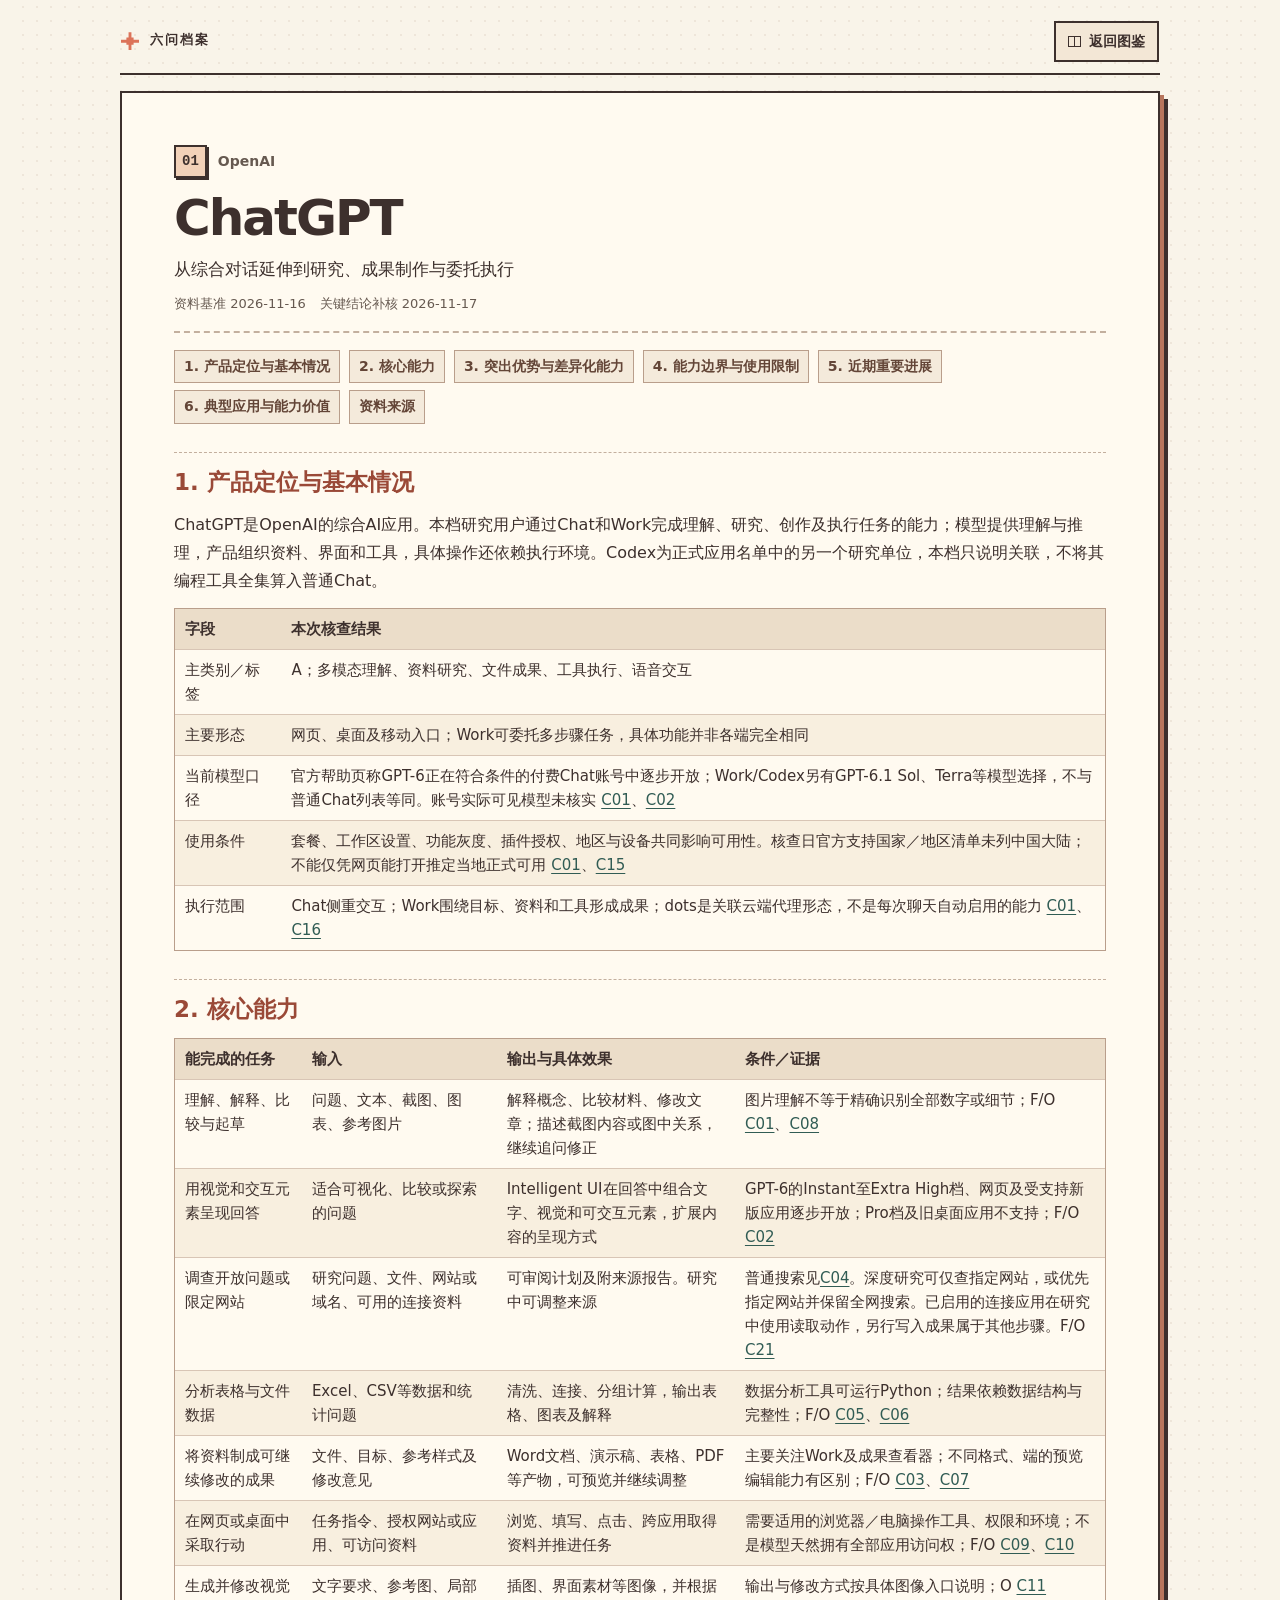
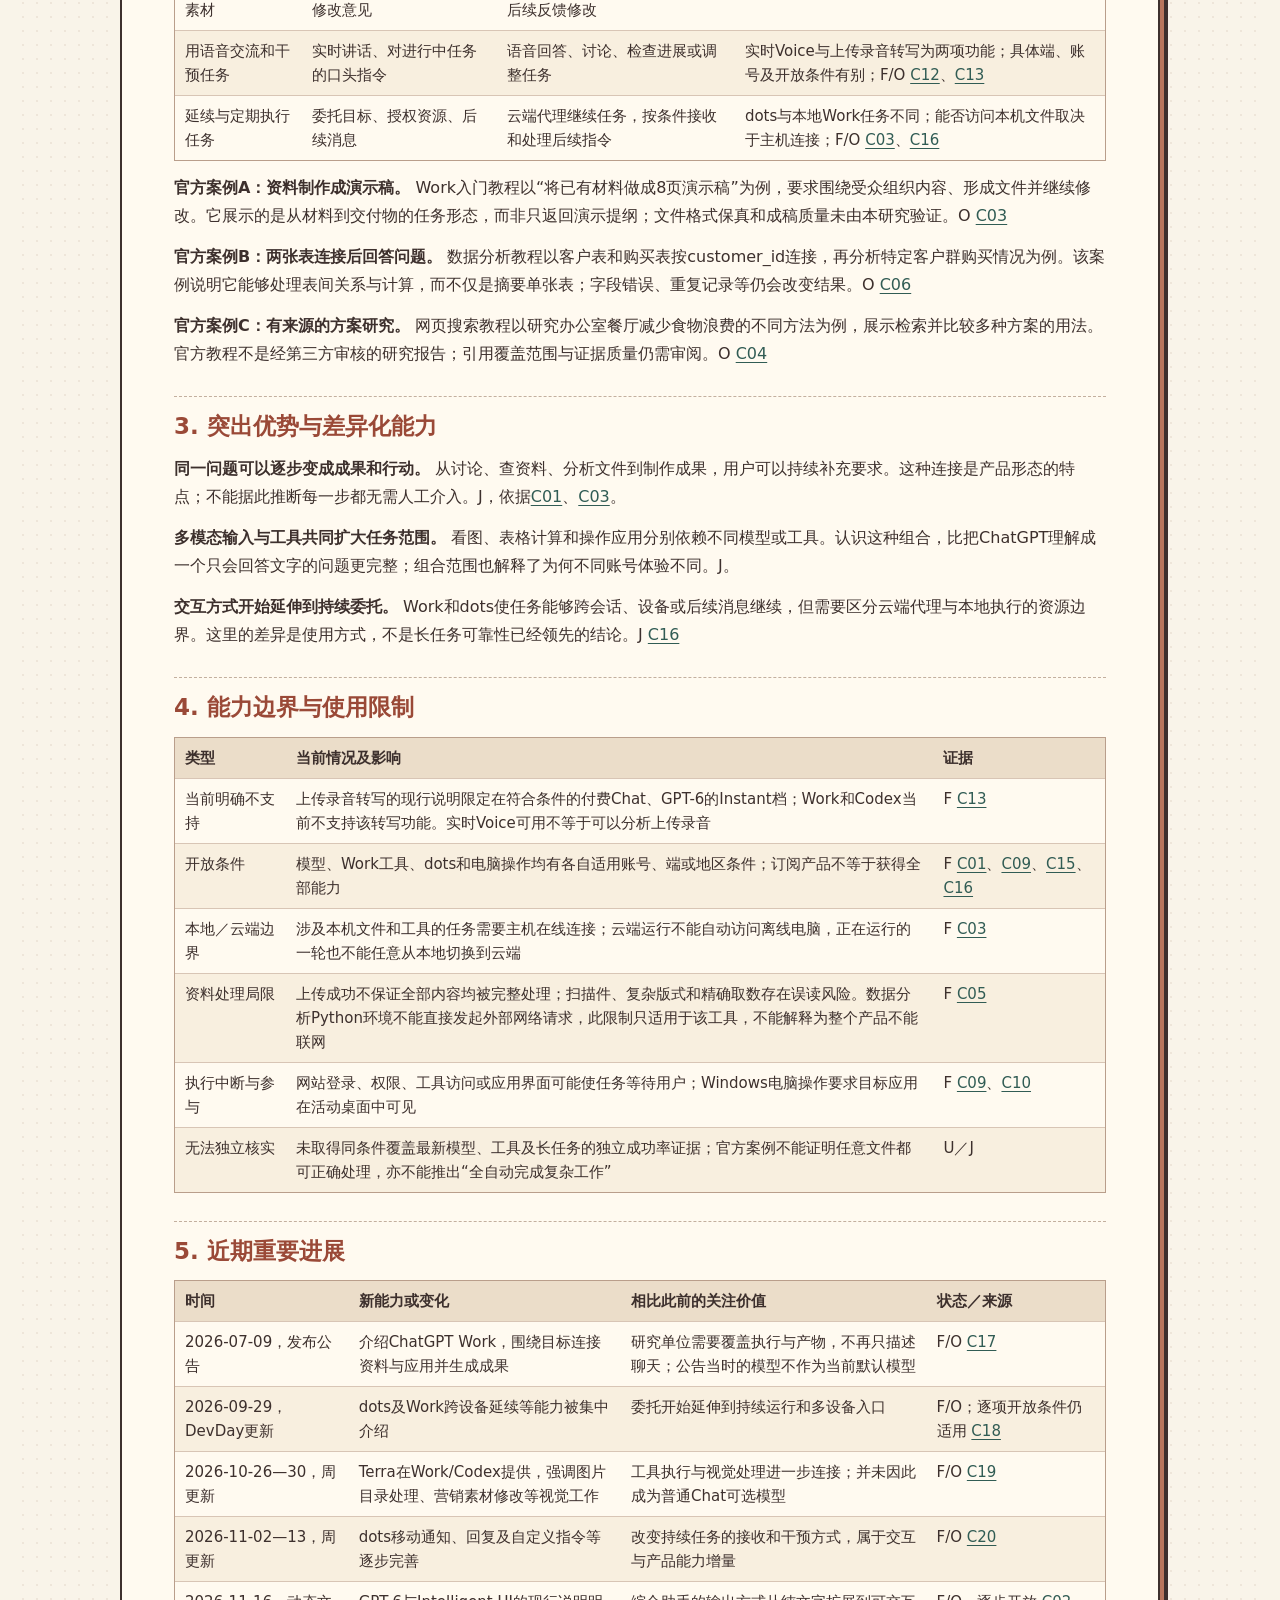
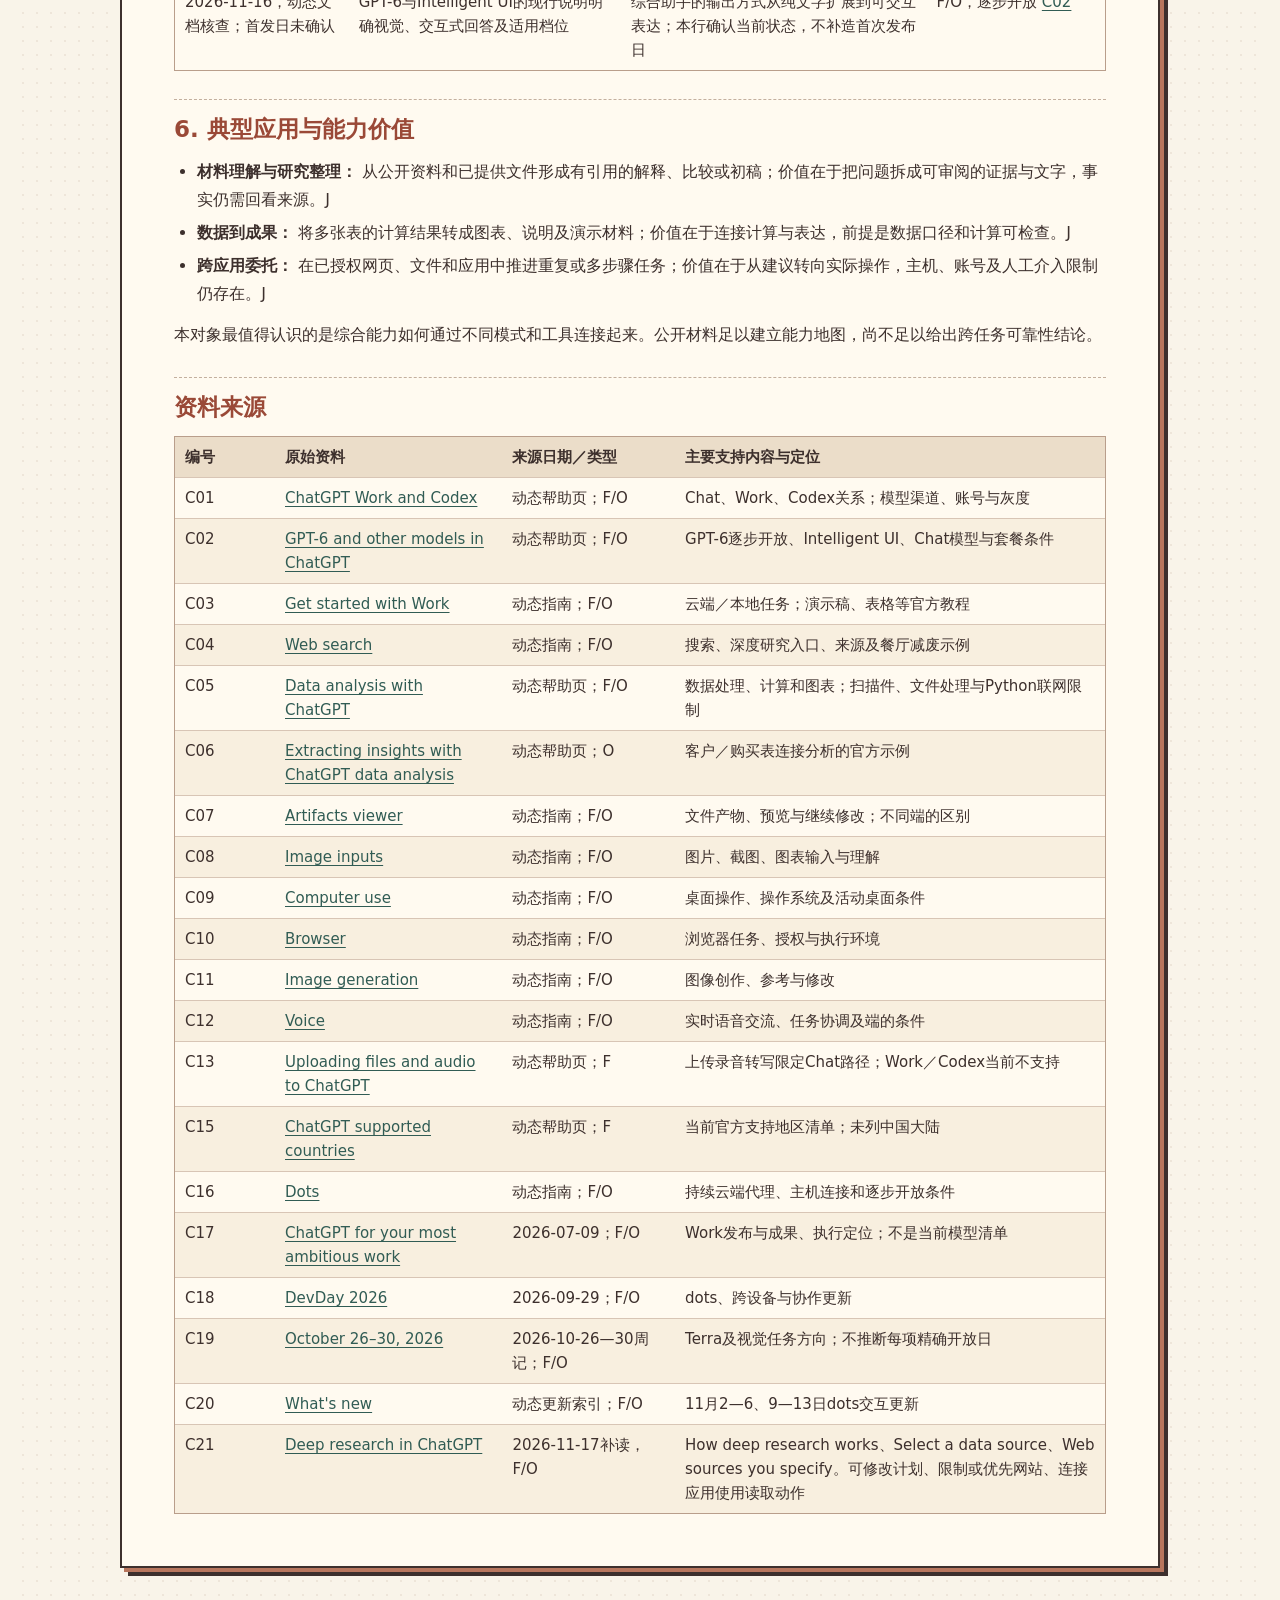
==== dossiers/obj-01.html @ 56a947e5 "Add all 14 atlas dossiers" ====
<!doctype html>
<html lang="zh-CN">
<head>
  <meta charset="utf-8">
  <meta name="viewport" content="width=device-width, initial-scale=1">
  <title>ChatGPT｜六问档案</title>
  <link rel="stylesheet" href="../styles.css">
</head>
<body>
  <main class="dossier-stage">
    <header class="masthead">
      <span class="masthead-brand"><span class="pixel-star" aria-hidden="true"></span>六问档案</span>
      <a class="paper-button return-button" href="../index.html#A/01">返回图鉴</a>
    </header>
    <article class="dossier-sheet" id="obj-01">
      <header class="dossier-header">
        <div class="dossier-meta">
          <span class="id-stamp mono">01</span>
          <span class="company">OpenAI</span>
          
        </div>
        <h1>ChatGPT</h1>
        <p class="dossier-topic">从综合对话延伸到研究、成果制作与委托执行</p>
        <p class="research-dates muted">
          <span>资料基准 2026-11-16</span>
          <span>关键结论补核 2026-11-17</span>
        </p>
      </header>
      <nav class="dossier-contents" aria-label="档案目录">
        <a href="#question-1">1. 产品定位与基本情况</a>
<a href="#question-2">2. 核心能力</a>
<a href="#question-3">3. 突出优势与差异化能力</a>
<a href="#question-4">4. 能力边界与使用限制</a>
<a href="#question-5">5. 近期重要进展</a>
<a href="#question-6">6. 典型应用与能力价值</a>
        <a href="#sources">资料来源</a>
      </nav>
      <div class="dossier-prose">
        <h2 id="question-1">1. 产品定位与基本情况</h2>
<p>ChatGPT是OpenAI的综合AI应用。本档研究用户通过Chat和Work完成理解、研究、创作及执行任务的能力；模型提供理解与推理，产品组织资料、界面和工具，具体操作还依赖执行环境。Codex为正式应用名单中的另一个研究单位，本档只说明关联，不将其编程工具全集算入普通Chat。</p>
<div class="dossier-table" role="region" aria-label="资料表" tabindex="0"><table>
<thead>
<tr>
<th>字段</th>
<th>本次核查结果</th>
</tr>
</thead>
<tbody>
<tr>
<td>主类别／标签</td>
<td>A；多模态理解、资料研究、文件成果、工具执行、语音交互</td>
</tr>
<tr>
<td>主要形态</td>
<td>网页、桌面及移动入口；Work可委托多步骤任务，具体功能并非各端完全相同</td>
</tr>
<tr>
<td>当前模型口径</td>
<td>官方帮助页称GPT-6正在符合条件的付费Chat账号中逐步开放；Work/Codex另有GPT-6.1 Sol、Terra等模型选择，不与普通Chat列表等同。账号实际可见模型未核实 <a target="_blank" rel="noopener noreferrer" href="https://help.openai.com/en/articles/20001275-chatgpt-work-and-codex">C01</a>、<a target="_blank" rel="noopener noreferrer" href="https://help.openai.com/en/articles/20001354-gpt-6-and-other-models-in-chatgpt">C02</a></td>
</tr>
<tr>
<td>使用条件</td>
<td>套餐、工作区设置、功能灰度、插件授权、地区与设备共同影响可用性。核查日官方支持国家／地区清单未列中国大陆；不能仅凭网页能打开推定当地正式可用 <a target="_blank" rel="noopener noreferrer" href="https://help.openai.com/en/articles/20001275-chatgpt-work-and-codex">C01</a>、<a target="_blank" rel="noopener noreferrer" href="https://help.openai.com/en/articles/7947663-chatgpt-supported-countries">C15</a></td>
</tr>
<tr>
<td>执行范围</td>
<td>Chat侧重交互；Work围绕目标、资料和工具形成成果；dots是关联云端代理形态，不是每次聊天自动启用的能力 <a target="_blank" rel="noopener noreferrer" href="https://help.openai.com/en/articles/20001275-chatgpt-work-and-codex">C01</a>、<a target="_blank" rel="noopener noreferrer" href="https://learn.chatgpt.com/docs/dots">C16</a></td>
</tr>
</tbody>
</table></div>
<h2 id="question-2">2. 核心能力</h2>
<div class="dossier-table" role="region" aria-label="资料表" tabindex="0"><table>
<thead>
<tr>
<th>能完成的任务</th>
<th>输入</th>
<th>输出与具体效果</th>
<th>条件／证据</th>
</tr>
</thead>
<tbody>
<tr>
<td>理解、解释、比较与起草</td>
<td>问题、文本、截图、图表、参考图片</td>
<td>解释概念、比较材料、修改文章；描述截图内容或图中关系，继续追问修正</td>
<td>图片理解不等于精确识别全部数字或细节；F/O <a target="_blank" rel="noopener noreferrer" href="https://help.openai.com/en/articles/20001275-chatgpt-work-and-codex">C01</a>、<a target="_blank" rel="noopener noreferrer" href="https://learn.chatgpt.com/docs/image-inputs">C08</a></td>
</tr>
<tr>
<td>用视觉和交互元素呈现回答</td>
<td>适合可视化、比较或探索的问题</td>
<td>Intelligent UI在回答中组合文字、视觉和可交互元素，扩展内容的呈现方式</td>
<td>GPT-6的Instant至Extra High档、网页及受支持新版应用逐步开放；Pro档及旧桌面应用不支持；F/O <a target="_blank" rel="noopener noreferrer" href="https://help.openai.com/en/articles/20001354-gpt-6-and-other-models-in-chatgpt">C02</a></td>
</tr>
<tr>
<td>调查开放问题或限定网站</td>
<td>研究问题、文件、网站或域名、可用的连接资料</td>
<td>可审阅计划及附来源报告。研究中可调整来源</td>
<td>普通搜索见<a target="_blank" rel="noopener noreferrer" href="https://learn.chatgpt.com/docs/web-search">C04</a>。深度研究可仅查指定网站，或优先指定网站并保留全网搜索。已启用的连接应用在研究中使用读取动作，另行写入成果属于其他步骤。F/O <a target="_blank" rel="noopener noreferrer" href="https://help.openai.com/en/articles/10500283-deep-research-in-chatgpt">C21</a></td>
</tr>
<tr>
<td>分析表格与文件数据</td>
<td>Excel、CSV等数据和统计问题</td>
<td>清洗、连接、分组计算，输出表格、图表及解释</td>
<td>数据分析工具可运行Python；结果依赖数据结构与完整性；F/O <a target="_blank" rel="noopener noreferrer" href="https://help.openai.com/en/articles/8437071-data-analysis-with-chatgpt">C05</a>、<a target="_blank" rel="noopener noreferrer" href="https://help.openai.com/en/articles/9213685-extracting-insights-with-chatgpt-data-analysis">C06</a></td>
</tr>
<tr>
<td>将资料制成可继续修改的成果</td>
<td>文件、目标、参考样式及修改意见</td>
<td>Word文档、演示稿、表格、PDF等产物，可预览并继续调整</td>
<td>主要关注Work及成果查看器；不同格式、端的预览编辑能力有区别；F/O <a target="_blank" rel="noopener noreferrer" href="https://learn.chatgpt.com/docs/get-started-with-work">C03</a>、<a target="_blank" rel="noopener noreferrer" href="https://learn.chatgpt.com/docs/artifacts-viewer">C07</a></td>
</tr>
<tr>
<td>在网页或桌面中采取行动</td>
<td>任务指令、授权网站或应用、可访问资料</td>
<td>浏览、填写、点击、跨应用取得资料并推进任务</td>
<td>需要适用的浏览器／电脑操作工具、权限和环境；不是模型天然拥有全部应用访问权；F/O <a target="_blank" rel="noopener noreferrer" href="https://learn.chatgpt.com/docs/computer-use">C09</a>、<a target="_blank" rel="noopener noreferrer" href="https://learn.chatgpt.com/docs/browser">C10</a></td>
</tr>
<tr>
<td>生成并修改视觉素材</td>
<td>文字要求、参考图、局部修改意见</td>
<td>插图、界面素材等图像，并根据后续反馈修改</td>
<td>输出与修改方式按具体图像入口说明；O <a target="_blank" rel="noopener noreferrer" href="https://learn.chatgpt.com/docs/image-generation">C11</a></td>
</tr>
<tr>
<td>用语音交流和干预任务</td>
<td>实时讲话、对进行中任务的口头指令</td>
<td>语音回答、讨论、检查进展或调整任务</td>
<td>实时Voice与上传录音转写为两项功能；具体端、账号及开放条件有别；F/O <a target="_blank" rel="noopener noreferrer" href="https://learn.chatgpt.com/docs/features/voice">C12</a>、<a target="_blank" rel="noopener noreferrer" href="https://help.openai.com/en/articles/8555545-uploading-files-and-audio-to-chatgpt">C13</a></td>
</tr>
<tr>
<td>延续与定期执行任务</td>
<td>委托目标、授权资源、后续消息</td>
<td>云端代理继续任务，按条件接收和处理后续指令</td>
<td>dots与本地Work任务不同；能否访问本机文件取决于主机连接；F/O <a target="_blank" rel="noopener noreferrer" href="https://learn.chatgpt.com/docs/get-started-with-work">C03</a>、<a target="_blank" rel="noopener noreferrer" href="https://learn.chatgpt.com/docs/dots">C16</a></td>
</tr>
</tbody>
</table></div>
<p><strong>官方案例A：资料制作成演示稿。</strong> Work入门教程以“将已有材料做成8页演示稿”为例，要求围绕受众组织内容、形成文件并继续修改。它展示的是从材料到交付物的任务形态，而非只返回演示提纲；文件格式保真和成稿质量未由本研究验证。O <a target="_blank" rel="noopener noreferrer" href="https://learn.chatgpt.com/docs/get-started-with-work">C03</a></p>
<p><strong>官方案例B：两张表连接后回答问题。</strong> 数据分析教程以客户表和购买表按customer_id连接，再分析特定客户群购买情况为例。该案例说明它能够处理表间关系与计算，而不仅是摘要单张表；字段错误、重复记录等仍会改变结果。O <a target="_blank" rel="noopener noreferrer" href="https://help.openai.com/en/articles/9213685-extracting-insights-with-chatgpt-data-analysis">C06</a></p>
<p><strong>官方案例C：有来源的方案研究。</strong> 网页搜索教程以研究办公室餐厅减少食物浪费的不同方法为例，展示检索并比较多种方案的用法。官方教程不是经第三方审核的研究报告；引用覆盖范围与证据质量仍需审阅。O <a target="_blank" rel="noopener noreferrer" href="https://learn.chatgpt.com/docs/web-search">C04</a></p>
<h2 id="question-3">3. 突出优势与差异化能力</h2>
<p><strong>同一问题可以逐步变成成果和行动。</strong> 从讨论、查资料、分析文件到制作成果，用户可以持续补充要求。这种连接是产品形态的特点；不能据此推断每一步都无需人工介入。J，依据<a target="_blank" rel="noopener noreferrer" href="https://help.openai.com/en/articles/20001275-chatgpt-work-and-codex">C01</a>、<a target="_blank" rel="noopener noreferrer" href="https://learn.chatgpt.com/docs/get-started-with-work">C03</a>。</p>
<p><strong>多模态输入与工具共同扩大任务范围。</strong> 看图、表格计算和操作应用分别依赖不同模型或工具。认识这种组合，比把ChatGPT理解成一个只会回答文字的问题更完整；组合范围也解释了为何不同账号体验不同。J。</p>
<p><strong>交互方式开始延伸到持续委托。</strong> Work和dots使任务能够跨会话、设备或后续消息继续，但需要区分云端代理与本地执行的资源边界。这里的差异是使用方式，不是长任务可靠性已经领先的结论。J <a target="_blank" rel="noopener noreferrer" href="https://learn.chatgpt.com/docs/dots">C16</a></p>
<h2 id="question-4">4. 能力边界与使用限制</h2>
<div class="dossier-table" role="region" aria-label="资料表" tabindex="0"><table>
<thead>
<tr>
<th>类型</th>
<th>当前情况及影响</th>
<th>证据</th>
</tr>
</thead>
<tbody>
<tr>
<td>当前明确不支持</td>
<td>上传录音转写的现行说明限定在符合条件的付费Chat、GPT-6的Instant档；Work和Codex当前不支持该转写功能。实时Voice可用不等于可以分析上传录音</td>
<td>F <a target="_blank" rel="noopener noreferrer" href="https://help.openai.com/en/articles/8555545-uploading-files-and-audio-to-chatgpt">C13</a></td>
</tr>
<tr>
<td>开放条件</td>
<td>模型、Work工具、dots和电脑操作均有各自适用账号、端或地区条件；订阅产品不等于获得全部能力</td>
<td>F <a target="_blank" rel="noopener noreferrer" href="https://help.openai.com/en/articles/20001275-chatgpt-work-and-codex">C01</a>、<a target="_blank" rel="noopener noreferrer" href="https://learn.chatgpt.com/docs/computer-use">C09</a>、<a target="_blank" rel="noopener noreferrer" href="https://help.openai.com/en/articles/7947663-chatgpt-supported-countries">C15</a>、<a target="_blank" rel="noopener noreferrer" href="https://learn.chatgpt.com/docs/dots">C16</a></td>
</tr>
<tr>
<td>本地／云端边界</td>
<td>涉及本机文件和工具的任务需要主机在线连接；云端运行不能自动访问离线电脑，正在运行的一轮也不能任意从本地切换到云端</td>
<td>F <a target="_blank" rel="noopener noreferrer" href="https://learn.chatgpt.com/docs/get-started-with-work">C03</a></td>
</tr>
<tr>
<td>资料处理局限</td>
<td>上传成功不保证全部内容均被完整处理；扫描件、复杂版式和精确取数存在误读风险。数据分析Python环境不能直接发起外部网络请求，此限制只适用于该工具，不能解释为整个产品不能联网</td>
<td>F <a target="_blank" rel="noopener noreferrer" href="https://help.openai.com/en/articles/8437071-data-analysis-with-chatgpt">C05</a></td>
</tr>
<tr>
<td>执行中断与参与</td>
<td>网站登录、权限、工具访问或应用界面可能使任务等待用户；Windows电脑操作要求目标应用在活动桌面中可见</td>
<td>F <a target="_blank" rel="noopener noreferrer" href="https://learn.chatgpt.com/docs/computer-use">C09</a>、<a target="_blank" rel="noopener noreferrer" href="https://learn.chatgpt.com/docs/browser">C10</a></td>
</tr>
<tr>
<td>无法独立核实</td>
<td>未取得同条件覆盖最新模型、工具及长任务的独立成功率证据；官方案例不能证明任意文件都可正确处理，亦不能推出“全自动完成复杂工作”</td>
<td>U／J</td>
</tr>
</tbody>
</table></div>
<h2 id="question-5">5. 近期重要进展</h2>
<div class="dossier-table" role="region" aria-label="资料表" tabindex="0"><table>
<thead>
<tr>
<th>时间</th>
<th>新能力或变化</th>
<th>相比此前的关注价值</th>
<th>状态／来源</th>
</tr>
</thead>
<tbody>
<tr>
<td>2026-07-09，发布公告</td>
<td>介绍ChatGPT Work，围绕目标连接资料与应用并生成成果</td>
<td>研究单位需要覆盖执行与产物，不再只描述聊天；公告当时的模型不作为当前默认模型</td>
<td>F/O <a target="_blank" rel="noopener noreferrer" href="https://openai.com/index/chatgpt-for-your-most-ambitious-work/">C17</a></td>
</tr>
<tr>
<td>2026-09-29，DevDay更新</td>
<td>dots及Work跨设备延续等能力被集中介绍</td>
<td>委托开始延伸到持续运行和多设备入口</td>
<td>F/O；逐项开放条件仍适用 <a target="_blank" rel="noopener noreferrer" href="https://learn.chatgpt.com/docs/whats-new/devday-2026">C18</a></td>
</tr>
<tr>
<td>2026-10-26—30，周更新</td>
<td>Terra在Work/Codex提供，强调图片目录处理、营销素材修改等视觉工作</td>
<td>工具执行与视觉处理进一步连接；并未因此成为普通Chat可选模型</td>
<td>F/O <a target="_blank" rel="noopener noreferrer" href="https://learn.chatgpt.com/docs/whats-new/october-26-30-2026">C19</a></td>
</tr>
<tr>
<td>2026-11-02—13，周更新</td>
<td>dots移动通知、回复及自定义指令等逐步完善</td>
<td>改变持续任务的接收和干预方式，属于交互与产品能力增量</td>
<td>F/O <a target="_blank" rel="noopener noreferrer" href="https://learn.chatgpt.com/docs/whats-new">C20</a></td>
</tr>
<tr>
<td>2026-11-16，动态文档核查；首发日未确认</td>
<td>GPT-6与Intelligent UI的现行说明明确视觉、交互式回答及适用档位</td>
<td>综合助手的输出方式从纯文字扩展到可交互表达；本行确认当前状态，不补造首次发布日</td>
<td>F/O，逐步开放 <a target="_blank" rel="noopener noreferrer" href="https://help.openai.com/en/articles/20001354-gpt-6-and-other-models-in-chatgpt">C02</a></td>
</tr>
</tbody>
</table></div>
<h2 id="question-6">6. 典型应用与能力价值</h2>
<ul>
<li><strong>材料理解与研究整理：</strong> 从公开资料和已提供文件形成有引用的解释、比较或初稿；价值在于把问题拆成可审阅的证据与文字，事实仍需回看来源。J</li>
<li><strong>数据到成果：</strong> 将多张表的计算结果转成图表、说明及演示材料；价值在于连接计算与表达，前提是数据口径和计算可检查。J</li>
<li><strong>跨应用委托：</strong> 在已授权网页、文件和应用中推进重复或多步骤任务；价值在于从建议转向实际操作，主机、账号及人工介入限制仍存在。J</li>
</ul>
<p>本对象最值得认识的是综合能力如何通过不同模式和工具连接起来。公开材料足以建立能力地图，尚不足以给出跨任务可靠性结论。</p>
<h2 id="sources">资料来源</h2>
<div class="dossier-table" role="region" aria-label="资料表" tabindex="0"><table>
<thead>
<tr>
<th>编号</th>
<th>原始资料</th>
<th>来源日期／类型</th>
<th>主要支持内容与定位</th>
</tr>
</thead>
<tbody>
<tr>
<td>C01</td>
<td><a target="_blank" rel="noopener noreferrer" href="https://help.openai.com/en/articles/20001275-chatgpt-work-and-codex">ChatGPT Work and Codex</a></td>
<td>动态帮助页；F/O</td>
<td>Chat、Work、Codex关系；模型渠道、账号与灰度</td>
</tr>
<tr>
<td>C02</td>
<td><a target="_blank" rel="noopener noreferrer" href="https://help.openai.com/en/articles/20001354-gpt-6-and-other-models-in-chatgpt">GPT-6 and other models in ChatGPT</a></td>
<td>动态帮助页；F/O</td>
<td>GPT-6逐步开放、Intelligent UI、Chat模型与套餐条件</td>
</tr>
<tr>
<td>C03</td>
<td><a target="_blank" rel="noopener noreferrer" href="https://learn.chatgpt.com/docs/get-started-with-work">Get started with Work</a></td>
<td>动态指南；F/O</td>
<td>云端／本地任务；演示稿、表格等官方教程</td>
</tr>
<tr>
<td>C04</td>
<td><a target="_blank" rel="noopener noreferrer" href="https://learn.chatgpt.com/docs/web-search">Web search</a></td>
<td>动态指南；F/O</td>
<td>搜索、深度研究入口、来源及餐厅减废示例</td>
</tr>
<tr>
<td>C05</td>
<td><a target="_blank" rel="noopener noreferrer" href="https://help.openai.com/en/articles/8437071-data-analysis-with-chatgpt">Data analysis with ChatGPT</a></td>
<td>动态帮助页；F/O</td>
<td>数据处理、计算和图表；扫描件、文件处理与Python联网限制</td>
</tr>
<tr>
<td>C06</td>
<td><a target="_blank" rel="noopener noreferrer" href="https://help.openai.com/en/articles/9213685-extracting-insights-with-chatgpt-data-analysis">Extracting insights with ChatGPT data analysis</a></td>
<td>动态帮助页；O</td>
<td>客户／购买表连接分析的官方示例</td>
</tr>
<tr>
<td>C07</td>
<td><a target="_blank" rel="noopener noreferrer" href="https://learn.chatgpt.com/docs/artifacts-viewer">Artifacts viewer</a></td>
<td>动态指南；F/O</td>
<td>文件产物、预览与继续修改；不同端的区别</td>
</tr>
<tr>
<td>C08</td>
<td><a target="_blank" rel="noopener noreferrer" href="https://learn.chatgpt.com/docs/image-inputs">Image inputs</a></td>
<td>动态指南；F/O</td>
<td>图片、截图、图表输入与理解</td>
</tr>
<tr>
<td>C09</td>
<td><a target="_blank" rel="noopener noreferrer" href="https://learn.chatgpt.com/docs/computer-use">Computer use</a></td>
<td>动态指南；F/O</td>
<td>桌面操作、操作系统及活动桌面条件</td>
</tr>
<tr>
<td>C10</td>
<td><a target="_blank" rel="noopener noreferrer" href="https://learn.chatgpt.com/docs/browser">Browser</a></td>
<td>动态指南；F/O</td>
<td>浏览器任务、授权与执行环境</td>
</tr>
<tr>
<td>C11</td>
<td><a target="_blank" rel="noopener noreferrer" href="https://learn.chatgpt.com/docs/image-generation">Image generation</a></td>
<td>动态指南；F/O</td>
<td>图像创作、参考与修改</td>
</tr>
<tr>
<td>C12</td>
<td><a target="_blank" rel="noopener noreferrer" href="https://learn.chatgpt.com/docs/features/voice">Voice</a></td>
<td>动态指南；F/O</td>
<td>实时语音交流、任务协调及端的条件</td>
</tr>
<tr>
<td>C13</td>
<td><a target="_blank" rel="noopener noreferrer" href="https://help.openai.com/en/articles/8555545-uploading-files-and-audio-to-chatgpt">Uploading files and audio to ChatGPT</a></td>
<td>动态帮助页；F</td>
<td>上传录音转写限定Chat路径；Work／Codex当前不支持</td>
</tr>
<tr>
<td>C15</td>
<td><a target="_blank" rel="noopener noreferrer" href="https://help.openai.com/en/articles/7947663-chatgpt-supported-countries">ChatGPT supported countries</a></td>
<td>动态帮助页；F</td>
<td>当前官方支持地区清单；未列中国大陆</td>
</tr>
<tr>
<td>C16</td>
<td><a target="_blank" rel="noopener noreferrer" href="https://learn.chatgpt.com/docs/dots">Dots</a></td>
<td>动态指南；F/O</td>
<td>持续云端代理、主机连接和逐步开放条件</td>
</tr>
<tr>
<td>C17</td>
<td><a target="_blank" rel="noopener noreferrer" href="https://openai.com/index/chatgpt-for-your-most-ambitious-work/">ChatGPT for your most ambitious work</a></td>
<td>2026-07-09；F/O</td>
<td>Work发布与成果、执行定位；不是当前模型清单</td>
</tr>
<tr>
<td>C18</td>
<td><a target="_blank" rel="noopener noreferrer" href="https://learn.chatgpt.com/docs/whats-new/devday-2026">DevDay 2026</a></td>
<td>2026-09-29；F/O</td>
<td>dots、跨设备与协作更新</td>
</tr>
<tr>
<td>C19</td>
<td><a target="_blank" rel="noopener noreferrer" href="https://learn.chatgpt.com/docs/whats-new/october-26-30-2026">October 26–30, 2026</a></td>
<td>2026-10-26—30周记；F/O</td>
<td>Terra及视觉任务方向；不推断每项精确开放日</td>
</tr>
<tr>
<td>C20</td>
<td><a target="_blank" rel="noopener noreferrer" href="https://learn.chatgpt.com/docs/whats-new">What's new</a></td>
<td>动态更新索引；F/O</td>
<td>11月2—6、9—13日dots交互更新</td>
</tr>
<tr>
<td>C21</td>
<td><a target="_blank" rel="noopener noreferrer" href="https://help.openai.com/en/articles/10500283-deep-research-in-chatgpt">Deep research in ChatGPT</a></td>
<td>2026-11-17补读，F/O</td>
<td>How deep research works、Select a data source、Web sources you specify。可修改计划、限制或优先网站、连接应用使用读取动作</td>
</tr>
</tbody>
</table></div>

      </div>
    </article>
  </main>
</body>
</html>
---- styles.css ----
:root {
  color-scheme: light;
  --background: #f9f4e9;
  --paper: #fffaf0;
  --ink: #3d302d;
  --muted: #665950;
  --accent: #dc7359;
  --accent-ink: #9a4937;
  --teal: #6caaa1;
  --rule: #c3af9e;
  --edge: #66534b;
  --mono: "Cascadia Mono", "Consolas", ui-monospace, monospace;
  --page-padding: clamp(21px, 2.25vw, 33px);
  font-family: "PingFang SC", "Microsoft YaHei UI", "Microsoft YaHei", "Noto Sans CJK SC", system-ui, sans-serif;
  color: var(--ink);
}

* { box-sizing: border-box; }
html { scrollbar-gutter: stable both-edges; }
body {
  margin: 0;
  background-color: var(--background);
  background-image: radial-gradient(#a38a6f30 .65px, transparent .85px);
  background-size: 14px 14px;
}

h1, h2, h3, h4, p, ul, ol, dl, dd { margin: 0; }
button, a { font: inherit; color: inherit; }
button { cursor: pointer; }
button:disabled { cursor: default; }
button:focus-visible, a:focus-visible, summary:focus-visible {
  outline: 3px solid #226b64;
  outline-offset: 4px;
}
[data-focus]:focus { outline: none; }
.mono { font-family: var(--mono); font-variant-numeric: tabular-nums; }
.muted { color: var(--muted); }

.stage {
  width: min(1258px, calc(100% - clamp(36px, 7.6vw, 124px)));
  margin: 0 auto;
  padding: clamp(16px, 2.3vh, 24px) 0 21px;
}

.masthead {
  display: flex;
  align-items: center;
  justify-content: space-between;
  gap: 12px;
  padding: 0 1px 11px;
  border-bottom: 2px solid var(--ink);
  margin-bottom: 16px;
}
.masthead-brand {
  display: inline-flex;
  align-items: center;
  gap: 11px;
  font: 800 .81rem/1.4 var(--mono);
  letter-spacing: .145em;
}
.pixel-star {
  display: inline-block;
  width: 18px;
  height: 18px;
  background: var(--accent);
  clip-path: polygon(42% 0, 58% 0, 58% 30%, 70% 30%, 70% 42%, 100% 42%, 100% 58%, 70% 58%,
    70% 70%, 58% 70%, 58% 100%, 42% 100%, 42% 70%, 30% 70%, 30% 58%, 0 58%, 0 42%, 30% 42%, 30% 30%, 42% 30%);
}
.edition-label { font-size: .8125rem; font-weight: 700; color: var(--muted); text-align: right; }
.edition {
  margin: 23px 0 0;
  padding: 11px 0 0;
  border-top: 1px dashed #b8a391;
  font-size: .8125rem;
  color: var(--muted);
  line-height: 1.55;
  text-align: center;
}
.no-script { padding: 32px; background: var(--paper); }

.book {
  padding: 7px;
  border: 3px solid var(--ink);
  background: #b8765d;
  box-shadow: 4px 4px #8f584b, 8px 8px var(--ink), 12px 13px #dfcfb8;
}
.spread {
  position: relative;
  display: grid;
  grid-template-columns: repeat(2, minmax(0, 1fr));
  min-height: 590px;
  perspective: 2700px;
}
.spread::before, .spread::after {
  content: "";
  position: absolute;
  pointer-events: none;
  top: 0;
  bottom: 0;
  left: 50%;
}
.spread::before {
  z-index: 2;
  width: 30px;
  transform: translateX(-50%);
  background: linear-gradient(90deg, transparent, #785e4045 47%, #6e514f4a 50%, #fff5d2a1 58%, transparent);
}
.spread::after {
  z-index: 1;
  width: 2px;
  transform: translateX(-50%);
  background: repeating-linear-gradient(180deg, #745b4c 0 8px, #d4b6a1 8px 14px);
}
.page {
  --paper-tone: linear-gradient(90deg, #e3cfac4f, transparent 11%, transparent 91%, #b9916440);
  position: relative;
  min-width: 0;
  padding: 25px var(--page-padding) 45px;
  border: 2px solid var(--edge);
  background-color: var(--paper);
  background-image: var(--paper-tone), radial-gradient(#b5967a35 .55px, transparent .8px);
  background-size: auto, 13px 13px;
}
.page-left { border-right: 0; }
.page-right {
  --paper-tone: linear-gradient(90deg, #b9916440, transparent 11%, transparent 93%, #e6d1b43d);
  border-left: 0;
}
.folio {
  position: absolute;
  left: var(--page-padding);
  bottom: 13px;
  color: #775f52;
  font: 700 .75rem/1.3 var(--mono);
  letter-spacing: .065em;
}
.page-right .folio { left: auto; right: var(--page-padding); }

.map-head { min-height: 123px; display: grid; align-content: center; padding-bottom: 21px; }
.map-title {
  font-size: clamp(2.25rem, 4vw, 3.5rem);
  font-weight: 850;
  letter-spacing: -.045em;
  line-height: 1.14;
}
.map-title em { color: #b65740; font-style: normal; }
.map-subtitle {
  margin-top: 12px;
  font-size: clamp(1rem, 1.3vw, 1.125rem);
  font-weight: 680;
  letter-spacing: .025em;
}
.map-guide {
  display: flex;
  justify-content: space-between;
  align-items: center;
  gap: 24px;
  padding-right: 20px;
}
.map-instruction {
  max-width: 23em;
  color: var(--muted);
  font-size: 1rem;
  line-height: 1.7;
}
.map-guide .sprite { --pixel-size: 7px; }
.compact-instruction { display: none; }

.category-list { display: grid; gap: 13px; }
.category-card {
  display: grid;
  grid-template: "meta art" auto "title art" auto "desc art" auto / minmax(0, 1fr) 94px;
  align-items: center;
  column-gap: 12px;
  width: 100%;
  min-height: 129px;
  border: 2px solid var(--ink);
  border-radius: 0;
  padding: 12px 14px 13px;
  background: var(--category-paper);
  box-shadow: 4px 4px var(--ink);
  text-align: left;
  transition: transform .12s steps(2, end), box-shadow .12s steps(2, end);
}
.category-card:hover {
  transform: translate(-2px, -2px);
  box-shadow: 6px 6px var(--ink);
}
.category-card:active { transform: translate(2px, 2px); box-shadow: 2px 2px var(--ink); }
.category-meta {
  display: flex;
  flex-wrap: wrap;
  align-items: center;
  gap: 6px 12px;
  align-self: start;
  grid-area: meta;
  font-size: .8125rem;
  font-weight: 800;
}
.category-meta .mono { letter-spacing: .095em; }
.category-count {
  color: var(--muted);
  font-size: .8125rem;
  font-weight: 650;
}
.category-title {
  grid-area: title;
  align-self: end;
  font-weight: 800;
  font-size: clamp(1rem, 1.8vw, 1.375rem);
  letter-spacing: -.035em;
  line-height: 1.35;
}
.category-description {
  grid-area: desc;
  align-self: start;
  margin-top: 5px;
  color: var(--muted);
  font-size: .9375rem;
  line-height: 1.5;
}
.category-art { grid-area: art; display: grid; justify-items: center; }
.sprite {
  --pixel-size: 9px;
  flex: none;
  display: grid;
  grid-template: repeat(9, var(--pixel-size)) / repeat(9, var(--pixel-size));
  width: calc(var(--pixel-size) * 9);
  height: calc(var(--pixel-size) * 9);
  filter: drop-shadow(4px 5px 0 #3d302d23);
  animation: sprite-bob 2.6s steps(4, end) infinite alternate;
}
.sprite .pixel-1 { background: #4d3b38; }
.sprite .pixel-2 { background: #db7459; }
.sprite .pixel-3 { background: var(--teal); }
.sprite .pixel-4 { background: #f7cf8b; }
@keyframes sprite-bob { from { transform: translateY(3px); } to { transform: translateY(-4px); } }

.tag {
  display: inline-flex;
  align-items: center;
  padding: 2px 7px;
  border: 1px solid currentColor;
  font-size: .8125rem;
  font-weight: 750;
  line-height: 1.4;
}
.frontier { border-color: #384c44; background: #384c44; color: #fff9ed; }
.paper-button {
  display: inline-flex;
  width: fit-content;
  min-height: 41px;
  padding: 7px 12px;
  align-items: center;
  justify-content: center;
  gap: 8px;
  border: 2px solid var(--ink);
  border-radius: 0;
  background: #f3e7d6;
  text-decoration: none;
  text-align: center;
  font-size: .875rem;
  line-height: 1.3;
  font-weight: 750;
}
.paper-button:hover:not(:disabled) { background: #efceb6; }
.paper-button:disabled {
  color: #7c6f65;
  background: #f3ecdf;
  border-color: #bba99c;
}
.return-button::before {
  content: "";
  width: 11px;
  height: 9px;
  border: 1.5px solid currentColor;
  background: linear-gradient(90deg, transparent 43%, currentColor 43% 57%, transparent 57%);
}

.chapter-head { margin-top: 21px; }
.chapter-kicker {
  display: flex;
  flex-wrap: wrap;
  align-items: center;
  gap: 10px;
  margin-bottom: 7px;
  color: var(--accent-ink);
  font-size: .875rem;
  font-weight: 800;
  letter-spacing: .11em;
}
.chapter-kicker .tag { letter-spacing: 0; }
.chapter-head h2 {
  font-size: clamp(1.5625rem, 2.3vw, 2.1875rem);
  letter-spacing: -.05em;
  line-height: 1.35;
  text-wrap: balance;
}
.chapter-head p { margin-top: 9px; max-width: 39em; line-height: 1.73; font-size: 1rem; }
.chapter-art {
  position: relative;
  display: grid;
  place-items: center;
  height: 150px;
  margin-top: 18px;
  border: 2px solid var(--ink);
  box-shadow: 4px 4px #ba9d86;
  background: repeating-conic-gradient(transparent 0 25%, #fffaf081 0 50%) 50% / 24px 24px var(--category-paper);
}
.chapter-art .sprite { --pixel-size: 12px; }
.chapter-art .pixel-star { position: absolute; top: 14px; left: 17px; }
.chapter-art .pixel-star:last-child {
  inset: auto 17px 14px auto;
  width: 12px;
  height: 12px;
  background: #49796f;
}
.chapter-index { margin-top: 23px; }
.chapter-index-label {
  display: flex;
  justify-content: space-between;
  align-items: baseline;
  gap: 12px;
  padding-bottom: 7px;
  margin-bottom: 10px;
  border-bottom: 2px dashed var(--rule);
  font-size: .875rem;
}
.chapter-index-label h2 { font-size: 1rem; }
.chapter-list { list-style: none; display: grid; gap: 8px; padding: 0; }
.chapter-tab {
  display: flex;
  align-items: center;
  width: 100%;
  min-height: 45px;
  gap: 11px;
  padding: 8px 11px;
  border: 2px solid #9a8174;
  border-radius: 0;
  background: #f4eadb;
  text-align: left;
}
.chapter-tab:hover:not(:disabled) { background: #f1dbc8; }
.chapter-tab[aria-current="page"] {
  border-color: var(--ink);
  background: #f4d3bc;
  box-shadow: 3px 3px var(--ink);
}
.entry-id { color: var(--accent-ink); font-size: .8125rem; font-weight: 800; }
.entry-name { font-size: .9375rem; font-weight: 750; overflow-wrap: anywhere; }
.entry-state { color: var(--muted); margin-left: auto; font-size: .75rem; white-space: nowrap; }
.chapter-tab[aria-current="page"] .entry-state { color: #834231; font-weight: 800; }

.profile-head { border-bottom: 2px dashed var(--rule); padding-bottom: 13px; }
.profile-meta { display: flex; flex-wrap: wrap; align-items: center; gap: 8px 11px; }
.id-stamp {
  display: inline-grid;
  place-items: center;
  padding: 4px 6px;
  aspect-ratio: 1;
  background: #f2d1b8;
  border: 2px solid var(--ink);
  box-shadow: 2px 2px var(--ink);
  color: var(--ink);
  font-weight: 800;
  font-size: .875rem;
  line-height: 1.2;
}
.company { font-size: .875rem; font-weight: 680; color: var(--muted); }
.video-jump {
  margin-left: auto;
  min-height: 34px;
  padding: 5px 9px;
  border: 1px solid #997a66;
  background: #fff2e1;
  color: #704637;
  font-size: .875rem;
  font-weight: 750;
}
.video-jump:hover { background: #f4d3bc; }
.product-title {
  margin-top: 8px;
  font-size: clamp(1.875rem, 3.2vw, 2.75rem);
  font-weight: 850;
  letter-spacing: -.05em;
  line-height: 1.18;
  overflow-wrap: anywhere;
  scroll-margin-top: 18px;
}
.profile-summary { margin-top: 8px; color: var(--muted); font-size: 1rem; line-height: 1.65; }
.facts {
  display: grid;
  grid-template-columns: minmax(0, 1.22fr) minmax(0, 1fr);
  gap: 10px;
  margin-top: 13px;
}
.fact {
  min-width: 0;
  padding: 12px 13px;
  border: 1px solid #bfa992;
  background: #f4ebdd;
  font-size: .9375rem;
  line-height: 1.58;
}
.fact-title {
  display: flex;
  align-items: center;
  gap: 7px;
  margin-bottom: 6px;
  font-weight: 820;
  font-size: 1rem;
  line-height: 1.4;
  color: #7e4435;
}
.fact-title::before { content: ""; width: 7px; height: 7px; flex: none; background: var(--accent); }
.fact-list { padding-left: 1.1em; display: grid; gap: 4px; }
.fact-list li::marker { color: var(--accent-ink); }
.outputs { background: #e9f0e8; border-color: #aabbac; }
.outputs .fact-title { color: #365953; }
.outputs .fact-title::before { background: #538880; }
.outputs li::marker { color: #405f54; }
.example-card { grid-column: 1 / -1; background: #f7e8de; }
.fact-heading { display: flex; align-items: flex-start; justify-content: space-between; gap: 8px; }
.fact-heading .evidence { color: #85513d; background: #fff4e9; }
.example-name { font-size: 1rem; font-weight: 800; margin: 2px 0 6px; }
.example-flow { display: grid; grid-template-columns: auto minmax(0, 1fr); gap: 4px 10px; }
.example-flow dt { font-weight: 800; color: #794634; }
.example-steps {
  counter-reset: example-step;
  display: flex;
  flex-wrap: wrap;
  gap: 2px 10px;
  list-style: none;
  padding: 0;
}
.example-steps li { counter-increment: example-step; }
.example-steps li::before {
  content: counter(example-step) ".";
  font-weight: 850;
  color: #8a4b3a;
  margin-right: .25em;
}
.evidence-note { margin-top: 5px; font-size: .8125rem; }
.conditions { grid-column: 1 / -1; background: #f6efd9; border-color: #bdaf88; }
.conditions .fact-title { color: #694c28; }
.conditions .fact-title::before { background: #a57e45; }

.video-section { margin-top: 15px; scroll-margin-top: 15px; }
.video-heading { display: flex; align-items: baseline; justify-content: space-between; flex-wrap: wrap; gap: 4px 10px; }
.video-heading h3 { font-size: 1.125rem; font-weight: 800; }
.video-edition { font-size: .8125rem; color: var(--muted); }
.video-list { padding: 0; margin-top: 8px; list-style: none; display: grid; gap: 8px; }
.video-card { padding: 11px; border: 1px solid #beab99; background: #fff6e7; }
.video-row { display: grid; grid-template-columns: auto minmax(0, 1fr) auto; gap: 11px; align-items: center; }
.play-mark {
  display: grid;
  place-items: center;
  width: 43px;
  height: 42px;
  border: 2px solid var(--ink);
  box-shadow: 2px 2px #d4a690;
  background: #e9d6be;
}
.play-mark::after {
  content: "";
  width: 15px;
  height: 18px;
  background: var(--ink);
  clip-path: polygon(0 0, 34% 0, 34% 16%, 65% 16%, 65% 32%, 100% 32%, 100% 68%,
    65% 68%, 65% 84%, 34% 84%, 34% 100%, 0 100%);
}
.video-meta { display: flex; align-items: center; flex-wrap: wrap; gap: 5px 8px; }
.video-role { color: #865040; background: #f8e4d3; }
.selected-video { color: #305b4c; background: #e1ede1; }
.video-time { font-size: .875rem; font-weight: 750; }
.video-title { margin-top: 3px; font-size: .9375rem; line-height: 1.45; overflow-wrap: anywhere; }
.video-platform { margin-top: 3px; color: var(--muted); font-size: .8125rem; line-height: 1.5; }
.primary { background: var(--ink); color: #fffaf0; box-shadow: 3px 3px var(--accent); }
.primary:hover:not(:disabled) { background: #604c44; }
.dossier-link { margin-top: 12px; }
.research-notes {
  border-bottom: 1px dashed var(--rule);
  margin-top: 9px;
  padding: 3px 0 7px;
  font-size: .875rem;
  line-height: 1.65;
}
.research-notes summary { padding: 4px 0; cursor: pointer; font-weight: 750; color: var(--muted); }
.research-notes a { text-underline-offset: .19em; }
.research-source { margin: 4px 0; }
.research-dates { display: flex; flex-wrap: wrap; gap: 2px 14px; font-size: .8125rem; }
.research-dates span { white-space: nowrap; }
.page-controls {
  display: flex;
  align-items: center;
  justify-content: space-between;
  flex-wrap: wrap;
  gap: 8px;
  margin-top: 11px;
  font-size: .8125rem;
  font-weight: 750;
}

.dossier-stage {
  width: min(1040px, calc(100% - clamp(26px, 7.6vw, 118px)));
  margin: 0 auto;
  padding: clamp(16px, 2.3vh, 24px) 0 32px;
}
.dossier-sheet {
  min-width: 0;
  padding: clamp(16px, 4.5vw, 52px);
  border: 2px solid var(--ink);
  background: var(--paper);
  box-shadow: 4px 4px #b8765d, 8px 8px var(--ink);
}
.dossier-header {
  padding-bottom: 18px;
  border-bottom: 2px dashed var(--rule);
}
.dossier-meta { display: flex; flex-wrap: wrap; align-items: center; gap: 9px 11px; }
.dossier-header h1 {
  margin-top: 11px;
  font-size: clamp(1.875rem, 4.7vw, 3.125rem);
  line-height: 1.18;
  letter-spacing: -.04em;
}
.dossier-topic { margin: 8px 0 12px; font-size: 1.0625rem; line-height: 1.6; }
.dossier-contents {
  display: flex;
  flex-wrap: wrap;
  gap: 7px 9px;
  margin: 17px 0;
}
.dossier-contents a {
  padding: 6px 9px;
  border: 1px solid #b99e8b;
  background: #f4eadb;
  color: #634537;
  font-size: .875rem;
  font-weight: 700;
  line-height: 1.4;
  text-decoration: none;
}
.dossier-contents a:hover { background: #f2d8c6; }
.dossier-prose { font-size: 1rem; line-height: 1.75; overflow-wrap: anywhere; }
.dossier-prose > * + * { margin-top: 13px; }
.dossier-prose h2 {
  margin-top: 28px;
  padding-top: 13px;
  border-top: 1px dashed var(--rule);
  color: var(--accent-ink);
  font-size: clamp(1.1875rem, 2.6vw, 1.4375rem);
  line-height: 1.4;
  scroll-margin-top: 16px;
}
.dossier-prose :is(ul, ol) { padding-inline-start: 1.45em; }
.dossier-prose li + li { margin-top: 5px; }
.dossier-prose a { color: #315c54; text-underline-offset: .18em; }
.dossier-prose code { font-family: var(--mono); background: #f1e7d7; }
.dossier-table {
  max-width: 100%;
  overflow-x: auto;
  border: 1px solid #b99e8b;
}
.dossier-table:focus-visible { outline: 3px solid #226b64; outline-offset: 2px; }
.dossier-table table { width: 100%; border-collapse: collapse; font-size: .9375rem; line-height: 1.6; }
.dossier-table :is(th, td) {
  min-width: 9.5rem;
  padding: 8px 10px;
  border-bottom: 1px solid #d8c5b5;
  text-align: left;
  vertical-align: top;
}
.dossier-table :is(th, td):first-child { min-width: 6.25rem; }
.dossier-table th { background: #ebddc9; }
.dossier-table tbody tr:nth-child(even) { background: #f8efdf; }
.dossier-table tbody tr:last-child td { border-bottom: 0; }

/* 冻结分页高度只发生在翻页过程中，静态页面可随正文自然增长。 */
.spread[data-turning] { grid-template-rows: minmax(0, 1fr); }
.spread[data-turning] > .page { min-height: 0; overflow: clip; }
.spread[data-turning] .folio { visibility: hidden; }
.turn-leaf {
  position: absolute;
  inset: 0 auto 0 50%;
  width: 50%;
  z-index: 5;
  transform-origin: left center;
  transform-style: preserve-3d;
  pointer-events: none;
}
.turn-leaf.backward { left: 0; transform-origin: right center; }
.turn-face {
  position: absolute;
  inset: 0;
  overflow: clip;
  backface-visibility: hidden;
  background: var(--paper);
  box-shadow: 5px 5px 16px #3d302d48;
}
.turn-face .page { min-height: 100%; }
.turn-back { transform: rotateY(180deg); }
.turn-face::after {
  content: "";
  position: absolute;
  inset: 0;
  pointer-events: none;
  background: linear-gradient(110deg, #3d302d57, #f2e2c011 69%, #fff9e0af);
  animation: page-shade 680ms ease-in-out both;
}
@keyframes page-shade { 0%, 100% { opacity: 0; } 48% { opacity: .85; } }

@media (max-width: 1050px) {
  .category-card { grid-template-columns: minmax(0, 1fr) 73px; }
  .category-art .sprite { --pixel-size: 7px; }
  .facts { grid-template-columns: minmax(0, 1fr); }
  .video-row { grid-template-columns: auto minmax(0, 1fr); }
  .video-row a { grid-column: 2; }
}

@media (max-width: 760px) {
  .stage { width: calc(100% - 27px); padding-top: 14px; }
  .masthead { margin-bottom: 12px; }
  .book { padding: 5px; box-shadow: 3px 3px #8f584b, 6px 6px var(--ink), 8px 9px #dfcfb8; }
  .spread { display: block; min-height: 0; }
  .spread::before, .spread::after { display: none; }
  .page { --page-padding: 15px; padding-top: 18px; padding-bottom: 35px; border: 2px solid var(--edge); }
  .page-left { border-bottom: 4px solid #b89c83; }
  .page-right { border-top: 0; }
  .folio { bottom: 10px; }
  .map-head { min-height: 0; padding-bottom: 17px; }
  .map-guide { display: none; }
  .compact-instruction { display: block; font-size: .9375rem; margin-top: 8px; }
  .category-card { min-height: 112px; padding: 10px 11px; grid-template-columns: minmax(0, 1fr) 57px; column-gap: 8px; }
  .category-title { font-size: 1.0625rem; }
  .category-meta { gap: 3px 7px; }
  .category-art .sprite { --pixel-size: 6px; }
  .chapter-head { margin-top: 13px; }
  .chapter-head p { margin-top: 6px; }
  .chapter-art { height: 93px; margin-top: 12px; }
  .chapter-art .sprite { --pixel-size: 8px; }
  .chapter-index { margin-top: 15px; }
  .chapter-tab { min-height: 42px; padding: 6px 8px; gap: 7px; }
  .example-steps { display: grid; }
  .video-row .paper-button { min-height: 43px; }
  .entry-state { font-size: .75rem; }
}

@media (prefers-reduced-motion: reduce) {
  .sprite { animation: none; }
  .category-card { transition: none; }
}
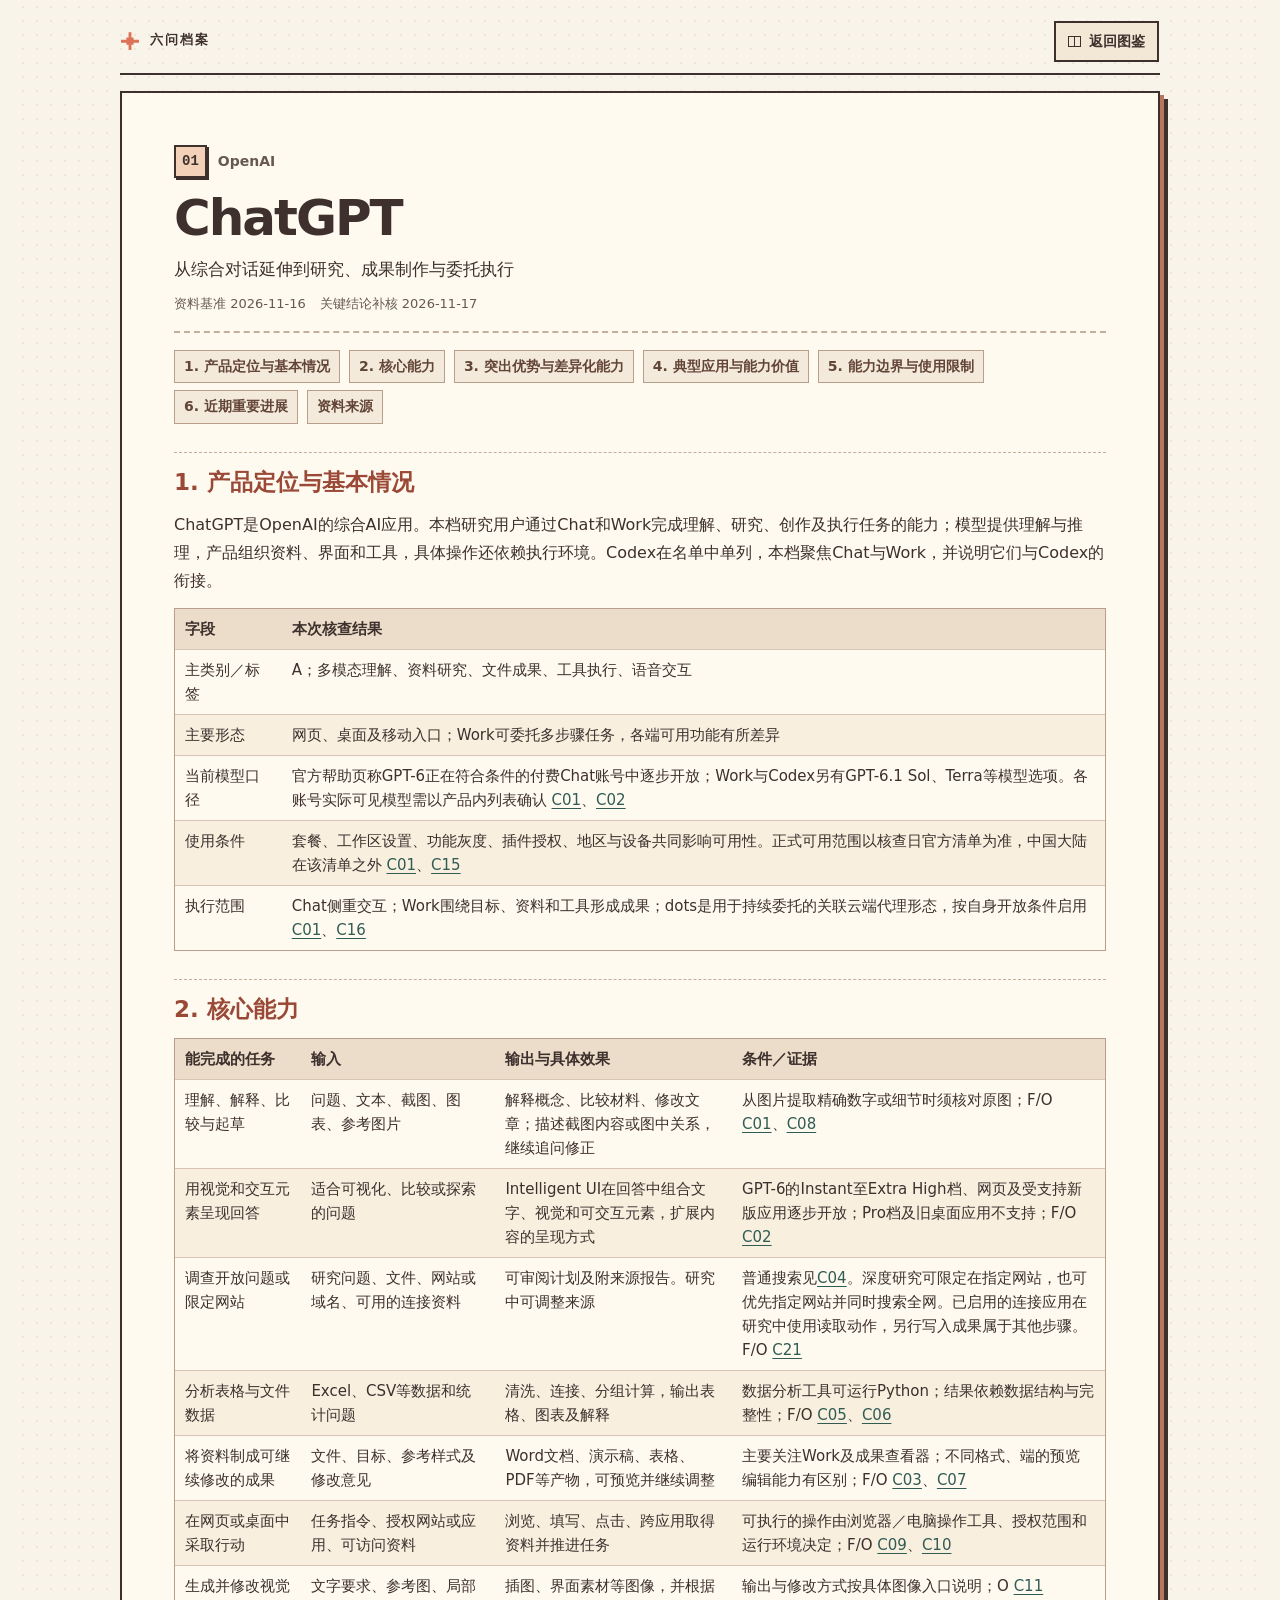
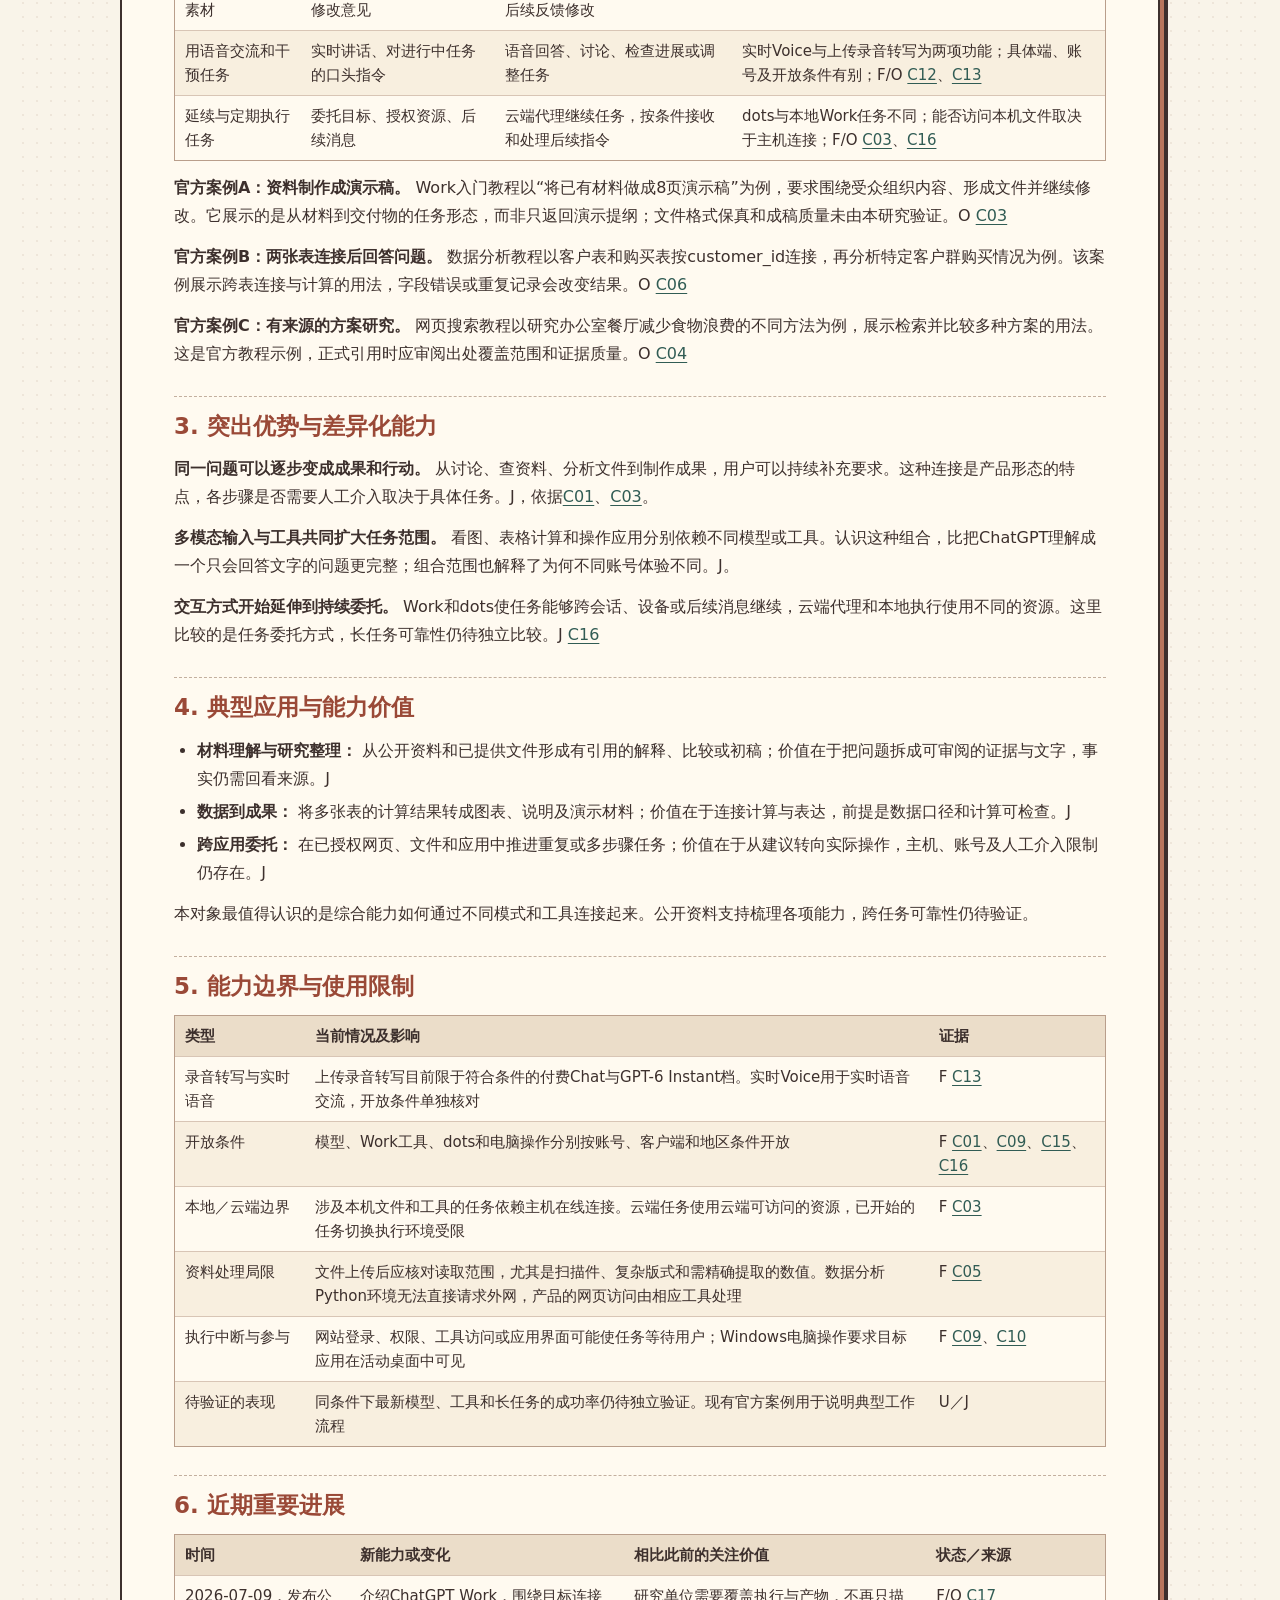
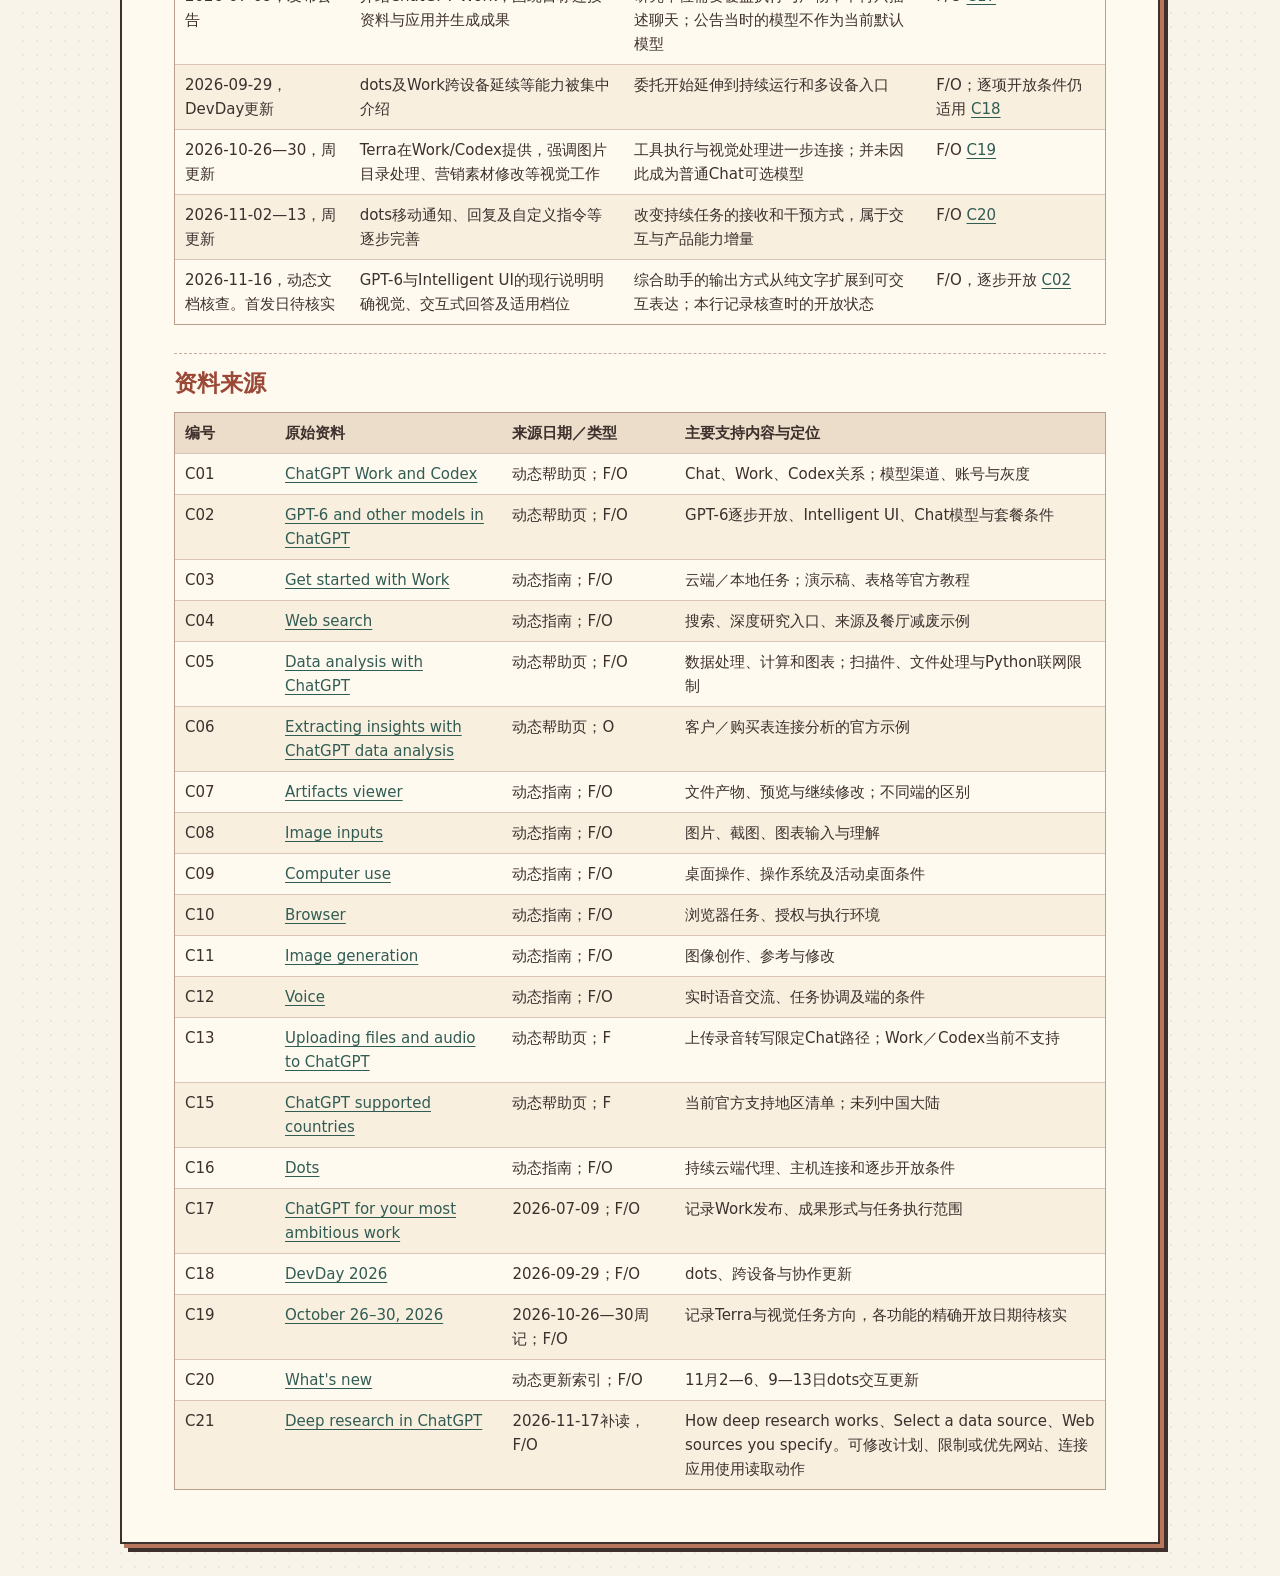
==== commit c140766c: "Reorder and refine all six-question dossiers" ====
--- a/dossiers/obj-01.html
+++ b/dossiers/obj-01.html
@@ -30,14 +30,14 @@
         <a href="#question-1">1. 产品定位与基本情况</a>
 <a href="#question-2">2. 核心能力</a>
 <a href="#question-3">3. 突出优势与差异化能力</a>
-<a href="#question-4">4. 能力边界与使用限制</a>
-<a href="#question-5">5. 近期重要进展</a>
-<a href="#question-6">6. 典型应用与能力价值</a>
+<a href="#question-4">4. 典型应用与能力价值</a>
+<a href="#question-5">5. 能力边界与使用限制</a>
+<a href="#question-6">6. 近期重要进展</a>
         <a href="#sources">资料来源</a>
       </nav>
       <div class="dossier-prose">
         <h2 id="question-1">1. 产品定位与基本情况</h2>
-<p>ChatGPT是OpenAI的综合AI应用。本档研究用户通过Chat和Work完成理解、研究、创作及执行任务的能力；模型提供理解与推理，产品组织资料、界面和工具，具体操作还依赖执行环境。Codex为正式应用名单中的另一个研究单位，本档只说明关联，不将其编程工具全集算入普通Chat。</p>
+<p>ChatGPT是OpenAI的综合AI应用。本档研究用户通过Chat和Work完成理解、研究、创作及执行任务的能力；模型提供理解与推理，产品组织资料、界面和工具，具体操作还依赖执行环境。Codex在名单中单列，本档聚焦Chat与Work，并说明它们与Codex的衔接。</p>
 <div class="dossier-table" role="region" aria-label="资料表" tabindex="0"><table>
 <thead>
 <tr>
@@ -52,19 +52,19 @@
 </tr>
 <tr>
 <td>主要形态</td>
-<td>网页、桌面及移动入口；Work可委托多步骤任务，具体功能并非各端完全相同</td>
+<td>网页、桌面及移动入口；Work可委托多步骤任务，各端可用功能有所差异</td>
 </tr>
 <tr>
 <td>当前模型口径</td>
-<td>官方帮助页称GPT-6正在符合条件的付费Chat账号中逐步开放；Work/Codex另有GPT-6.1 Sol、Terra等模型选择，不与普通Chat列表等同。账号实际可见模型未核实 <a target="_blank" rel="noopener noreferrer" href="https://help.openai.com/en/articles/20001275-chatgpt-work-and-codex">C01</a>、<a target="_blank" rel="noopener noreferrer" href="https://help.openai.com/en/articles/20001354-gpt-6-and-other-models-in-chatgpt">C02</a></td>
+<td>官方帮助页称GPT-6正在符合条件的付费Chat账号中逐步开放；Work与Codex另有GPT-6.1 Sol、Terra等模型选项。各账号实际可见模型需以产品内列表确认 <a target="_blank" rel="noopener noreferrer" href="https://help.openai.com/en/articles/20001275-chatgpt-work-and-codex">C01</a>、<a target="_blank" rel="noopener noreferrer" href="https://help.openai.com/en/articles/20001354-gpt-6-and-other-models-in-chatgpt">C02</a></td>
 </tr>
 <tr>
 <td>使用条件</td>
-<td>套餐、工作区设置、功能灰度、插件授权、地区与设备共同影响可用性。核查日官方支持国家／地区清单未列中国大陆；不能仅凭网页能打开推定当地正式可用 <a target="_blank" rel="noopener noreferrer" href="https://help.openai.com/en/articles/20001275-chatgpt-work-and-codex">C01</a>、<a target="_blank" rel="noopener noreferrer" href="https://help.openai.com/en/articles/7947663-chatgpt-supported-countries">C15</a></td>
+<td>套餐、工作区设置、功能灰度、插件授权、地区与设备共同影响可用性。正式可用范围以核查日官方清单为准，中国大陆在该清单之外 <a target="_blank" rel="noopener noreferrer" href="https://help.openai.com/en/articles/20001275-chatgpt-work-and-codex">C01</a>、<a target="_blank" rel="noopener noreferrer" href="https://help.openai.com/en/articles/7947663-chatgpt-supported-countries">C15</a></td>
 </tr>
 <tr>
 <td>执行范围</td>
-<td>Chat侧重交互；Work围绕目标、资料和工具形成成果；dots是关联云端代理形态，不是每次聊天自动启用的能力 <a target="_blank" rel="noopener noreferrer" href="https://help.openai.com/en/articles/20001275-chatgpt-work-and-codex">C01</a>、<a target="_blank" rel="noopener noreferrer" href="https://learn.chatgpt.com/docs/dots">C16</a></td>
+<td>Chat侧重交互；Work围绕目标、资料和工具形成成果；dots是用于持续委托的关联云端代理形态，按自身开放条件启用 <a target="_blank" rel="noopener noreferrer" href="https://help.openai.com/en/articles/20001275-chatgpt-work-and-codex">C01</a>、<a target="_blank" rel="noopener noreferrer" href="https://learn.chatgpt.com/docs/dots">C16</a></td>
 </tr>
 </tbody>
 </table></div>
@@ -83,7 +83,7 @@
 <td>理解、解释、比较与起草</td>
 <td>问题、文本、截图、图表、参考图片</td>
 <td>解释概念、比较材料、修改文章；描述截图内容或图中关系，继续追问修正</td>
-<td>图片理解不等于精确识别全部数字或细节；F/O <a target="_blank" rel="noopener noreferrer" href="https://help.openai.com/en/articles/20001275-chatgpt-work-and-codex">C01</a>、<a target="_blank" rel="noopener noreferrer" href="https://learn.chatgpt.com/docs/image-inputs">C08</a></td>
+<td>从图片提取精确数字或细节时须核对原图；F/O <a target="_blank" rel="noopener noreferrer" href="https://help.openai.com/en/articles/20001275-chatgpt-work-and-codex">C01</a>、<a target="_blank" rel="noopener noreferrer" href="https://learn.chatgpt.com/docs/image-inputs">C08</a></td>
 </tr>
 <tr>
 <td>用视觉和交互元素呈现回答</td>
@@ -95,7 +95,7 @@
 <td>调查开放问题或限定网站</td>
 <td>研究问题、文件、网站或域名、可用的连接资料</td>
 <td>可审阅计划及附来源报告。研究中可调整来源</td>
-<td>普通搜索见<a target="_blank" rel="noopener noreferrer" href="https://learn.chatgpt.com/docs/web-search">C04</a>。深度研究可仅查指定网站，或优先指定网站并保留全网搜索。已启用的连接应用在研究中使用读取动作，另行写入成果属于其他步骤。F/O <a target="_blank" rel="noopener noreferrer" href="https://help.openai.com/en/articles/10500283-deep-research-in-chatgpt">C21</a></td>
+<td>普通搜索见<a target="_blank" rel="noopener noreferrer" href="https://learn.chatgpt.com/docs/web-search">C04</a>。深度研究可限定在指定网站，也可优先指定网站并同时搜索全网。已启用的连接应用在研究中使用读取动作，另行写入成果属于其他步骤。F/O <a target="_blank" rel="noopener noreferrer" href="https://help.openai.com/en/articles/10500283-deep-research-in-chatgpt">C21</a></td>
 </tr>
 <tr>
 <td>分析表格与文件数据</td>
@@ -113,7 +113,7 @@
 <td>在网页或桌面中采取行动</td>
 <td>任务指令、授权网站或应用、可访问资料</td>
 <td>浏览、填写、点击、跨应用取得资料并推进任务</td>
-<td>需要适用的浏览器／电脑操作工具、权限和环境；不是模型天然拥有全部应用访问权；F/O <a target="_blank" rel="noopener noreferrer" href="https://learn.chatgpt.com/docs/computer-use">C09</a>、<a target="_blank" rel="noopener noreferrer" href="https://learn.chatgpt.com/docs/browser">C10</a></td>
+<td>可执行的操作由浏览器／电脑操作工具、授权范围和运行环境决定；F/O <a target="_blank" rel="noopener noreferrer" href="https://learn.chatgpt.com/docs/computer-use">C09</a>、<a target="_blank" rel="noopener noreferrer" href="https://learn.chatgpt.com/docs/browser">C10</a></td>
 </tr>
 <tr>
 <td>生成并修改视觉素材</td>
@@ -136,104 +136,104 @@
 </tbody>
 </table></div>
 <p><strong>官方案例A：资料制作成演示稿。</strong> Work入门教程以“将已有材料做成8页演示稿”为例，要求围绕受众组织内容、形成文件并继续修改。它展示的是从材料到交付物的任务形态，而非只返回演示提纲；文件格式保真和成稿质量未由本研究验证。O <a target="_blank" rel="noopener noreferrer" href="https://learn.chatgpt.com/docs/get-started-with-work">C03</a></p>
-<p><strong>官方案例B：两张表连接后回答问题。</strong> 数据分析教程以客户表和购买表按customer_id连接，再分析特定客户群购买情况为例。该案例说明它能够处理表间关系与计算，而不仅是摘要单张表；字段错误、重复记录等仍会改变结果。O <a target="_blank" rel="noopener noreferrer" href="https://help.openai.com/en/articles/9213685-extracting-insights-with-chatgpt-data-analysis">C06</a></p>
-<p><strong>官方案例C：有来源的方案研究。</strong> 网页搜索教程以研究办公室餐厅减少食物浪费的不同方法为例，展示检索并比较多种方案的用法。官方教程不是经第三方审核的研究报告；引用覆盖范围与证据质量仍需审阅。O <a target="_blank" rel="noopener noreferrer" href="https://learn.chatgpt.com/docs/web-search">C04</a></p>
+<p><strong>官方案例B：两张表连接后回答问题。</strong> 数据分析教程以客户表和购买表按customer_id连接，再分析特定客户群购买情况为例。该案例展示跨表连接与计算的用法，字段错误或重复记录会改变结果。O <a target="_blank" rel="noopener noreferrer" href="https://help.openai.com/en/articles/9213685-extracting-insights-with-chatgpt-data-analysis">C06</a></p>
+<p><strong>官方案例C：有来源的方案研究。</strong> 网页搜索教程以研究办公室餐厅减少食物浪费的不同方法为例，展示检索并比较多种方案的用法。这是官方教程示例，正式引用时应审阅出处覆盖范围和证据质量。O <a target="_blank" rel="noopener noreferrer" href="https://learn.chatgpt.com/docs/web-search">C04</a></p>
 <h2 id="question-3">3. 突出优势与差异化能力</h2>
-<p><strong>同一问题可以逐步变成成果和行动。</strong> 从讨论、查资料、分析文件到制作成果，用户可以持续补充要求。这种连接是产品形态的特点；不能据此推断每一步都无需人工介入。J，依据<a target="_blank" rel="noopener noreferrer" href="https://help.openai.com/en/articles/20001275-chatgpt-work-and-codex">C01</a>、<a target="_blank" rel="noopener noreferrer" href="https://learn.chatgpt.com/docs/get-started-with-work">C03</a>。</p>
+<p><strong>同一问题可以逐步变成成果和行动。</strong> 从讨论、查资料、分析文件到制作成果，用户可以持续补充要求。这种连接是产品形态的特点，各步骤是否需要人工介入取决于具体任务。J，依据<a target="_blank" rel="noopener noreferrer" href="https://help.openai.com/en/articles/20001275-chatgpt-work-and-codex">C01</a>、<a target="_blank" rel="noopener noreferrer" href="https://learn.chatgpt.com/docs/get-started-with-work">C03</a>。</p>
 <p><strong>多模态输入与工具共同扩大任务范围。</strong> 看图、表格计算和操作应用分别依赖不同模型或工具。认识这种组合，比把ChatGPT理解成一个只会回答文字的问题更完整；组合范围也解释了为何不同账号体验不同。J。</p>
-<p><strong>交互方式开始延伸到持续委托。</strong> Work和dots使任务能够跨会话、设备或后续消息继续，但需要区分云端代理与本地执行的资源边界。这里的差异是使用方式，不是长任务可靠性已经领先的结论。J <a target="_blank" rel="noopener noreferrer" href="https://learn.chatgpt.com/docs/dots">C16</a></p>
-<h2 id="question-4">4. 能力边界与使用限制</h2>
-<div class="dossier-table" role="region" aria-label="资料表" tabindex="0"><table>
-<thead>
-<tr>
-<th>类型</th>
-<th>当前情况及影响</th>
-<th>证据</th>
-</tr>
-</thead>
-<tbody>
-<tr>
-<td>当前明确不支持</td>
-<td>上传录音转写的现行说明限定在符合条件的付费Chat、GPT-6的Instant档；Work和Codex当前不支持该转写功能。实时Voice可用不等于可以分析上传录音</td>
-<td>F <a target="_blank" rel="noopener noreferrer" href="https://help.openai.com/en/articles/8555545-uploading-files-and-audio-to-chatgpt">C13</a></td>
-</tr>
-<tr>
-<td>开放条件</td>
-<td>模型、Work工具、dots和电脑操作均有各自适用账号、端或地区条件；订阅产品不等于获得全部能力</td>
-<td>F <a target="_blank" rel="noopener noreferrer" href="https://help.openai.com/en/articles/20001275-chatgpt-work-and-codex">C01</a>、<a target="_blank" rel="noopener noreferrer" href="https://learn.chatgpt.com/docs/computer-use">C09</a>、<a target="_blank" rel="noopener noreferrer" href="https://help.openai.com/en/articles/7947663-chatgpt-supported-countries">C15</a>、<a target="_blank" rel="noopener noreferrer" href="https://learn.chatgpt.com/docs/dots">C16</a></td>
-</tr>
-<tr>
-<td>本地／云端边界</td>
-<td>涉及本机文件和工具的任务需要主机在线连接；云端运行不能自动访问离线电脑，正在运行的一轮也不能任意从本地切换到云端</td>
-<td>F <a target="_blank" rel="noopener noreferrer" href="https://learn.chatgpt.com/docs/get-started-with-work">C03</a></td>
-</tr>
-<tr>
-<td>资料处理局限</td>
-<td>上传成功不保证全部内容均被完整处理；扫描件、复杂版式和精确取数存在误读风险。数据分析Python环境不能直接发起外部网络请求，此限制只适用于该工具，不能解释为整个产品不能联网</td>
-<td>F <a target="_blank" rel="noopener noreferrer" href="https://help.openai.com/en/articles/8437071-data-analysis-with-chatgpt">C05</a></td>
-</tr>
-<tr>
-<td>执行中断与参与</td>
-<td>网站登录、权限、工具访问或应用界面可能使任务等待用户；Windows电脑操作要求目标应用在活动桌面中可见</td>
-<td>F <a target="_blank" rel="noopener noreferrer" href="https://learn.chatgpt.com/docs/computer-use">C09</a>、<a target="_blank" rel="noopener noreferrer" href="https://learn.chatgpt.com/docs/browser">C10</a></td>
-</tr>
-<tr>
-<td>无法独立核实</td>
-<td>未取得同条件覆盖最新模型、工具及长任务的独立成功率证据；官方案例不能证明任意文件都可正确处理，亦不能推出“全自动完成复杂工作”</td>
-<td>U／J</td>
-</tr>
-</tbody>
-</table></div>
-<h2 id="question-5">5. 近期重要进展</h2>
-<div class="dossier-table" role="region" aria-label="资料表" tabindex="0"><table>
-<thead>
-<tr>
-<th>时间</th>
-<th>新能力或变化</th>
-<th>相比此前的关注价值</th>
-<th>状态／来源</th>
-</tr>
-</thead>
-<tbody>
-<tr>
-<td>2026-07-09，发布公告</td>
-<td>介绍ChatGPT Work，围绕目标连接资料与应用并生成成果</td>
-<td>研究单位需要覆盖执行与产物，不再只描述聊天；公告当时的模型不作为当前默认模型</td>
-<td>F/O <a target="_blank" rel="noopener noreferrer" href="https://openai.com/index/chatgpt-for-your-most-ambitious-work/">C17</a></td>
-</tr>
-<tr>
-<td>2026-09-29，DevDay更新</td>
-<td>dots及Work跨设备延续等能力被集中介绍</td>
-<td>委托开始延伸到持续运行和多设备入口</td>
-<td>F/O；逐项开放条件仍适用 <a target="_blank" rel="noopener noreferrer" href="https://learn.chatgpt.com/docs/whats-new/devday-2026">C18</a></td>
-</tr>
-<tr>
-<td>2026-10-26—30，周更新</td>
-<td>Terra在Work/Codex提供，强调图片目录处理、营销素材修改等视觉工作</td>
-<td>工具执行与视觉处理进一步连接；并未因此成为普通Chat可选模型</td>
-<td>F/O <a target="_blank" rel="noopener noreferrer" href="https://learn.chatgpt.com/docs/whats-new/october-26-30-2026">C19</a></td>
-</tr>
-<tr>
-<td>2026-11-02—13，周更新</td>
-<td>dots移动通知、回复及自定义指令等逐步完善</td>
-<td>改变持续任务的接收和干预方式，属于交互与产品能力增量</td>
-<td>F/O <a target="_blank" rel="noopener noreferrer" href="https://learn.chatgpt.com/docs/whats-new">C20</a></td>
-</tr>
-<tr>
-<td>2026-11-16，动态文档核查；首发日未确认</td>
-<td>GPT-6与Intelligent UI的现行说明明确视觉、交互式回答及适用档位</td>
-<td>综合助手的输出方式从纯文字扩展到可交互表达；本行确认当前状态，不补造首次发布日</td>
-<td>F/O，逐步开放 <a target="_blank" rel="noopener noreferrer" href="https://help.openai.com/en/articles/20001354-gpt-6-and-other-models-in-chatgpt">C02</a></td>
-</tr>
-</tbody>
-</table></div>
-<h2 id="question-6">6. 典型应用与能力价值</h2>
+<p><strong>交互方式开始延伸到持续委托。</strong> Work和dots使任务能够跨会话、设备或后续消息继续，云端代理和本地执行使用不同的资源。这里比较的是任务委托方式，长任务可靠性仍待独立比较。J <a target="_blank" rel="noopener noreferrer" href="https://learn.chatgpt.com/docs/dots">C16</a></p>
+<h2 id="question-4">4. 典型应用与能力价值</h2>
 <ul>
 <li><strong>材料理解与研究整理：</strong> 从公开资料和已提供文件形成有引用的解释、比较或初稿；价值在于把问题拆成可审阅的证据与文字，事实仍需回看来源。J</li>
 <li><strong>数据到成果：</strong> 将多张表的计算结果转成图表、说明及演示材料；价值在于连接计算与表达，前提是数据口径和计算可检查。J</li>
 <li><strong>跨应用委托：</strong> 在已授权网页、文件和应用中推进重复或多步骤任务；价值在于从建议转向实际操作，主机、账号及人工介入限制仍存在。J</li>
 </ul>
-<p>本对象最值得认识的是综合能力如何通过不同模式和工具连接起来。公开材料足以建立能力地图，尚不足以给出跨任务可靠性结论。</p>
+<p>本对象最值得认识的是综合能力如何通过不同模式和工具连接起来。公开资料支持梳理各项能力，跨任务可靠性仍待验证。</p>
+<h2 id="question-5">5. 能力边界与使用限制</h2>
+<div class="dossier-table" role="region" aria-label="资料表" tabindex="0"><table>
+<thead>
+<tr>
+<th>类型</th>
+<th>当前情况及影响</th>
+<th>证据</th>
+</tr>
+</thead>
+<tbody>
+<tr>
+<td>录音转写与实时语音</td>
+<td>上传录音转写目前限于符合条件的付费Chat与GPT-6 Instant档。实时Voice用于实时语音交流，开放条件单独核对</td>
+<td>F <a target="_blank" rel="noopener noreferrer" href="https://help.openai.com/en/articles/8555545-uploading-files-and-audio-to-chatgpt">C13</a></td>
+</tr>
+<tr>
+<td>开放条件</td>
+<td>模型、Work工具、dots和电脑操作分别按账号、客户端和地区条件开放</td>
+<td>F <a target="_blank" rel="noopener noreferrer" href="https://help.openai.com/en/articles/20001275-chatgpt-work-and-codex">C01</a>、<a target="_blank" rel="noopener noreferrer" href="https://learn.chatgpt.com/docs/computer-use">C09</a>、<a target="_blank" rel="noopener noreferrer" href="https://help.openai.com/en/articles/7947663-chatgpt-supported-countries">C15</a>、<a target="_blank" rel="noopener noreferrer" href="https://learn.chatgpt.com/docs/dots">C16</a></td>
+</tr>
+<tr>
+<td>本地／云端边界</td>
+<td>涉及本机文件和工具的任务依赖主机在线连接。云端任务使用云端可访问的资源，已开始的任务切换执行环境受限</td>
+<td>F <a target="_blank" rel="noopener noreferrer" href="https://learn.chatgpt.com/docs/get-started-with-work">C03</a></td>
+</tr>
+<tr>
+<td>资料处理局限</td>
+<td>文件上传后应核对读取范围，尤其是扫描件、复杂版式和需精确提取的数值。数据分析Python环境无法直接请求外网，产品的网页访问由相应工具处理</td>
+<td>F <a target="_blank" rel="noopener noreferrer" href="https://help.openai.com/en/articles/8437071-data-analysis-with-chatgpt">C05</a></td>
+</tr>
+<tr>
+<td>执行中断与参与</td>
+<td>网站登录、权限、工具访问或应用界面可能使任务等待用户；Windows电脑操作要求目标应用在活动桌面中可见</td>
+<td>F <a target="_blank" rel="noopener noreferrer" href="https://learn.chatgpt.com/docs/computer-use">C09</a>、<a target="_blank" rel="noopener noreferrer" href="https://learn.chatgpt.com/docs/browser">C10</a></td>
+</tr>
+<tr>
+<td>待验证的表现</td>
+<td>同条件下最新模型、工具和长任务的成功率仍待独立验证。现有官方案例用于说明典型工作流程</td>
+<td>U／J</td>
+</tr>
+</tbody>
+</table></div>
+<h2 id="question-6">6. 近期重要进展</h2>
+<div class="dossier-table" role="region" aria-label="资料表" tabindex="0"><table>
+<thead>
+<tr>
+<th>时间</th>
+<th>新能力或变化</th>
+<th>相比此前的关注价值</th>
+<th>状态／来源</th>
+</tr>
+</thead>
+<tbody>
+<tr>
+<td>2026-07-09，发布公告</td>
+<td>介绍ChatGPT Work，围绕目标连接资料与应用并生成成果</td>
+<td>研究单位需要覆盖执行与产物，不再只描述聊天；公告当时的模型不作为当前默认模型</td>
+<td>F/O <a target="_blank" rel="noopener noreferrer" href="https://openai.com/index/chatgpt-for-your-most-ambitious-work/">C17</a></td>
+</tr>
+<tr>
+<td>2026-09-29，DevDay更新</td>
+<td>dots及Work跨设备延续等能力被集中介绍</td>
+<td>委托开始延伸到持续运行和多设备入口</td>
+<td>F/O；逐项开放条件仍适用 <a target="_blank" rel="noopener noreferrer" href="https://learn.chatgpt.com/docs/whats-new/devday-2026">C18</a></td>
+</tr>
+<tr>
+<td>2026-10-26—30，周更新</td>
+<td>Terra在Work/Codex提供，强调图片目录处理、营销素材修改等视觉工作</td>
+<td>工具执行与视觉处理进一步连接；并未因此成为普通Chat可选模型</td>
+<td>F/O <a target="_blank" rel="noopener noreferrer" href="https://learn.chatgpt.com/docs/whats-new/october-26-30-2026">C19</a></td>
+</tr>
+<tr>
+<td>2026-11-02—13，周更新</td>
+<td>dots移动通知、回复及自定义指令等逐步完善</td>
+<td>改变持续任务的接收和干预方式，属于交互与产品能力增量</td>
+<td>F/O <a target="_blank" rel="noopener noreferrer" href="https://learn.chatgpt.com/docs/whats-new">C20</a></td>
+</tr>
+<tr>
+<td>2026-11-16，动态文档核查。首发日待核实</td>
+<td>GPT-6与Intelligent UI的现行说明明确视觉、交互式回答及适用档位</td>
+<td>综合助手的输出方式从纯文字扩展到可交互表达；本行记录核查时的开放状态</td>
+<td>F/O，逐步开放 <a target="_blank" rel="noopener noreferrer" href="https://help.openai.com/en/articles/20001354-gpt-6-and-other-models-in-chatgpt">C02</a></td>
+</tr>
+</tbody>
+</table></div>
 <h2 id="sources">资料来源</h2>
 <div class="dossier-table" role="region" aria-label="资料表" tabindex="0"><table>
 <thead>
@@ -339,7 +339,7 @@
 <td>C17</td>
 <td><a target="_blank" rel="noopener noreferrer" href="https://openai.com/index/chatgpt-for-your-most-ambitious-work/">ChatGPT for your most ambitious work</a></td>
 <td>2026-07-09；F/O</td>
-<td>Work发布与成果、执行定位；不是当前模型清单</td>
+<td>记录Work发布、成果形式与任务执行范围</td>
 </tr>
 <tr>
 <td>C18</td>
@@ -351,7 +351,7 @@
 <td>C19</td>
 <td><a target="_blank" rel="noopener noreferrer" href="https://learn.chatgpt.com/docs/whats-new/october-26-30-2026">October 26–30, 2026</a></td>
 <td>2026-10-26—30周记；F/O</td>
-<td>Terra及视觉任务方向；不推断每项精确开放日</td>
+<td>记录Terra与视觉任务方向，各功能的精确开放日期待核实</td>
 </tr>
 <tr>
 <td>C20</td>
--- a/styles.css
+++ b/styles.css
@@ -290,7 +290,7 @@
   letter-spacing: .11em;
 }
 .chapter-kicker .tag { letter-spacing: 0; }
-.chapter-head h2 {
+.chapter-head :is(h1, h2) {
   font-size: clamp(1.5625rem, 2.3vw, 2.1875rem);
   letter-spacing: -.05em;
   line-height: 1.35;
@@ -350,6 +350,19 @@
 .entry-name { font-size: .9375rem; font-weight: 750; overflow-wrap: anywhere; }
 .entry-state { color: var(--muted); margin-left: auto; font-size: .75rem; white-space: nowrap; }
 .chapter-tab[aria-current="page"] .entry-state { color: #834231; font-weight: 800; }
+
+.chapter-directory { margin-top: 6px; }
+.chapter-directory .chapter-index-label h2 { font-size: 1.25rem; }
+.chapter-directory .chapter-list { gap: 11px; }
+.chapter-directory .chapter-tab {
+  min-height: 76px;
+  align-items: flex-start;
+  padding: 12px;
+}
+.chapter-directory .entry-id { padding-top: 4px; }
+.directory-entry { min-width: 0; }
+.directory-entry .entry-name { display: block; font-size: 1.0625rem; }
+.directory-description { display: block; margin-top: 3px; font-size: .875rem; line-height: 1.57; }
 
 .profile-head { border-bottom: 2px dashed var(--rule); padding-bottom: 13px; }
 .profile-meta { display: flex; flex-wrap: wrap; align-items: center; gap: 8px 11px; }
@@ -639,6 +652,7 @@
   .chapter-head p { margin-top: 6px; }
   .chapter-art { height: 93px; margin-top: 12px; }
   .chapter-art .sprite { --pixel-size: 8px; }
+  .directory-cover .chapter-art { display: none; }
   .chapter-index { margin-top: 15px; }
   .chapter-tab { min-height: 42px; padding: 6px 8px; gap: 7px; }
   .example-steps { display: grid; }
